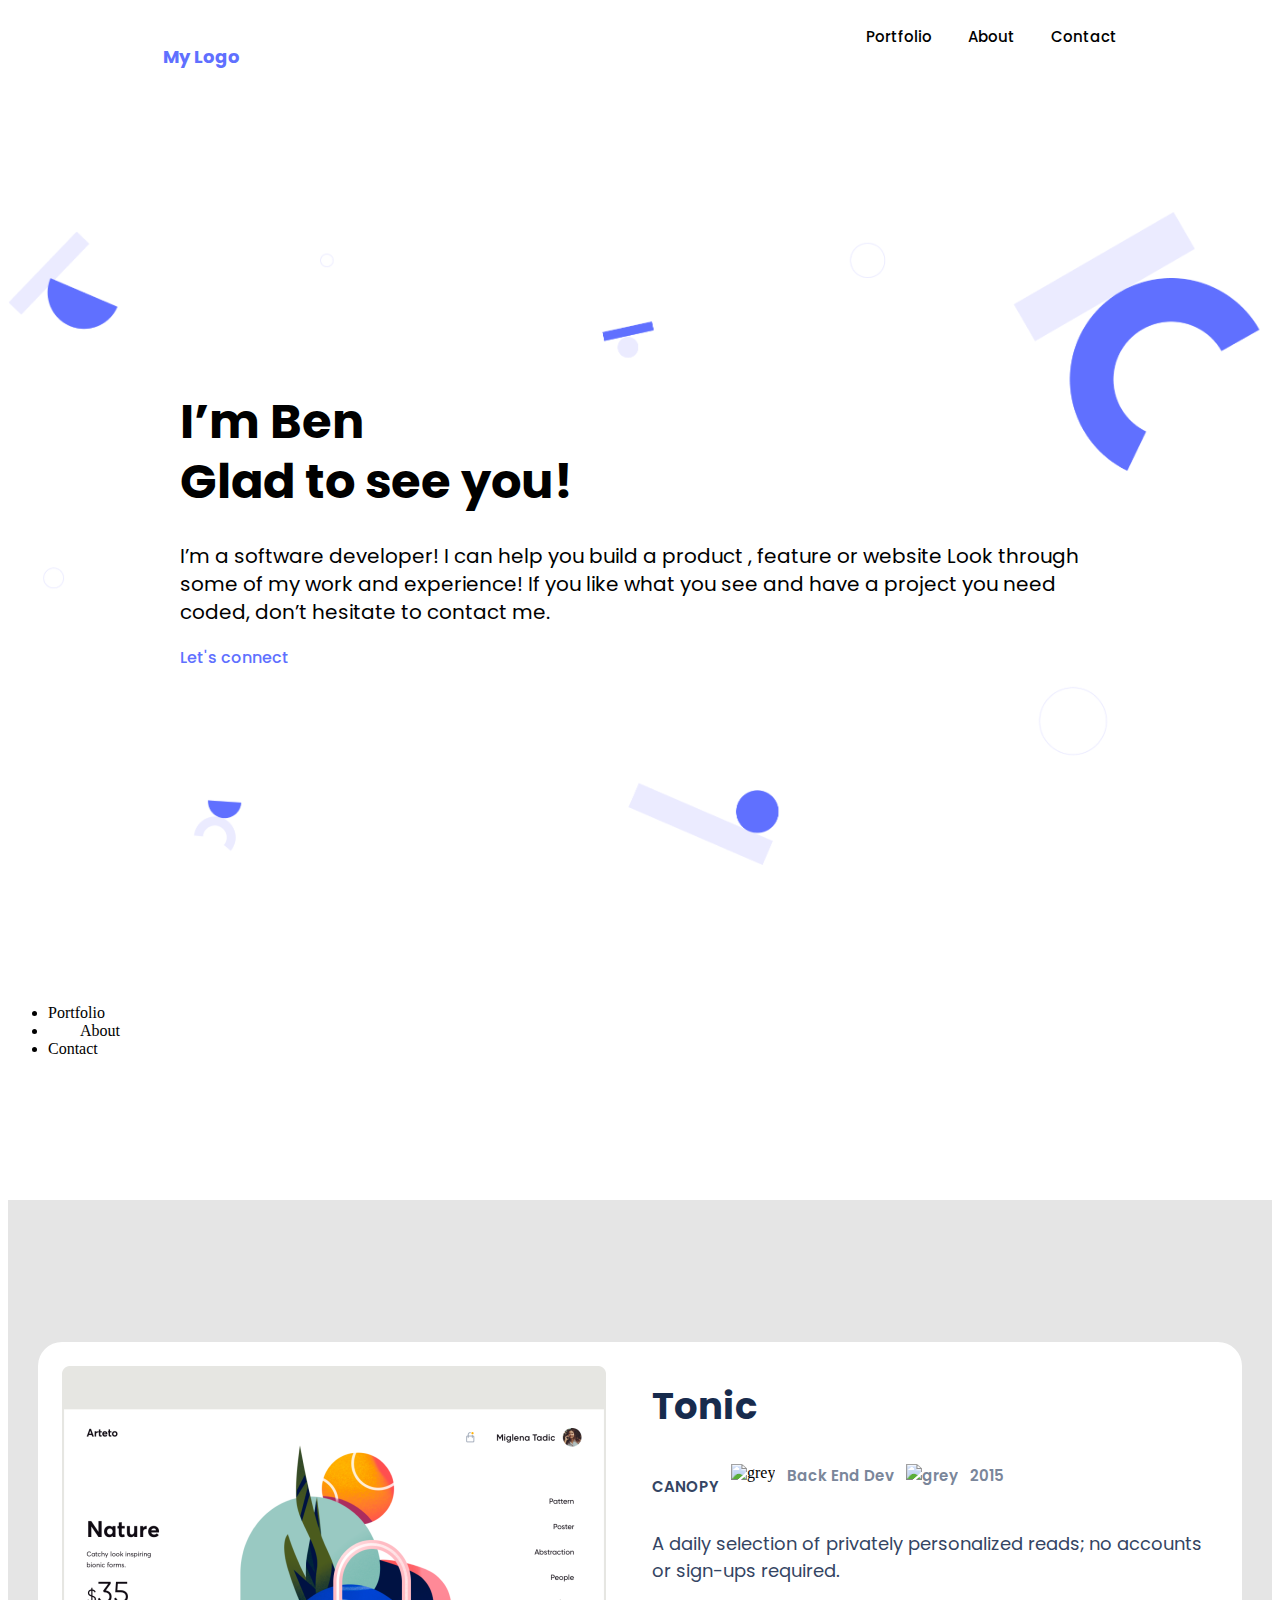
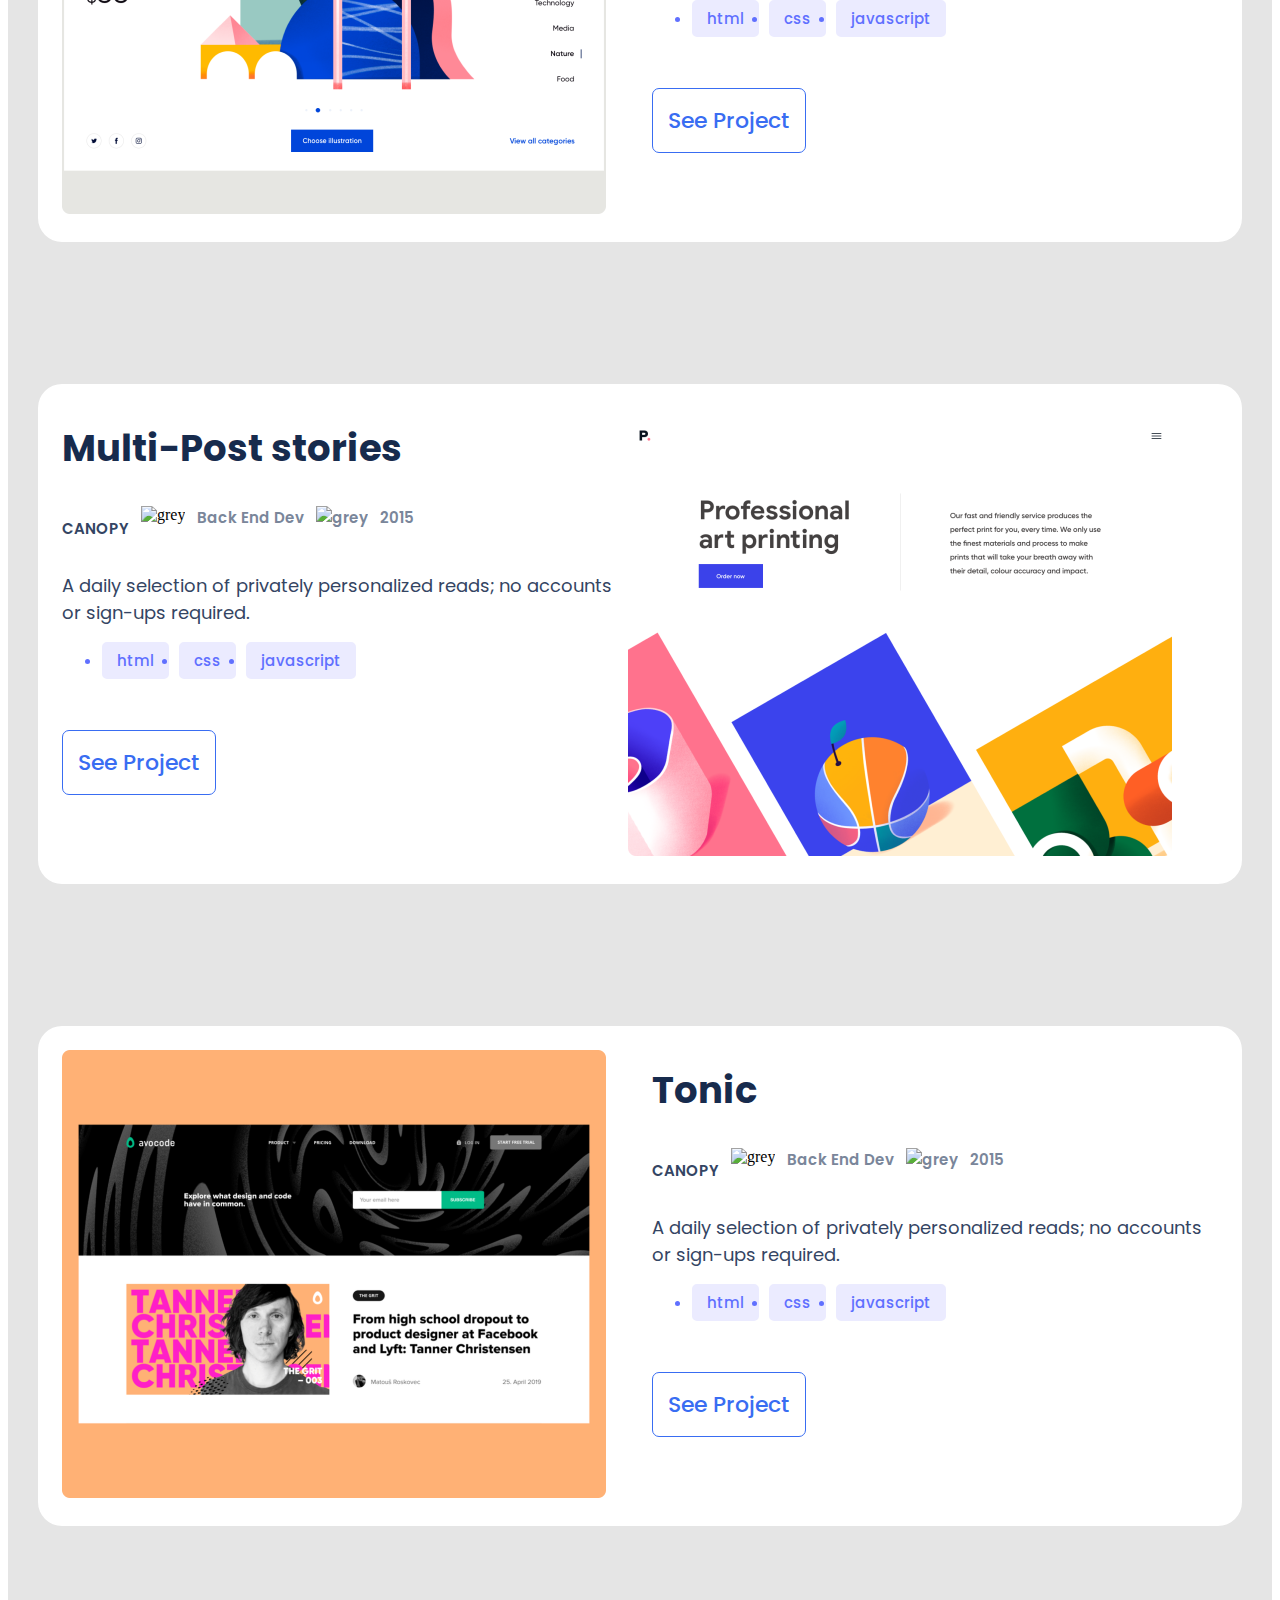
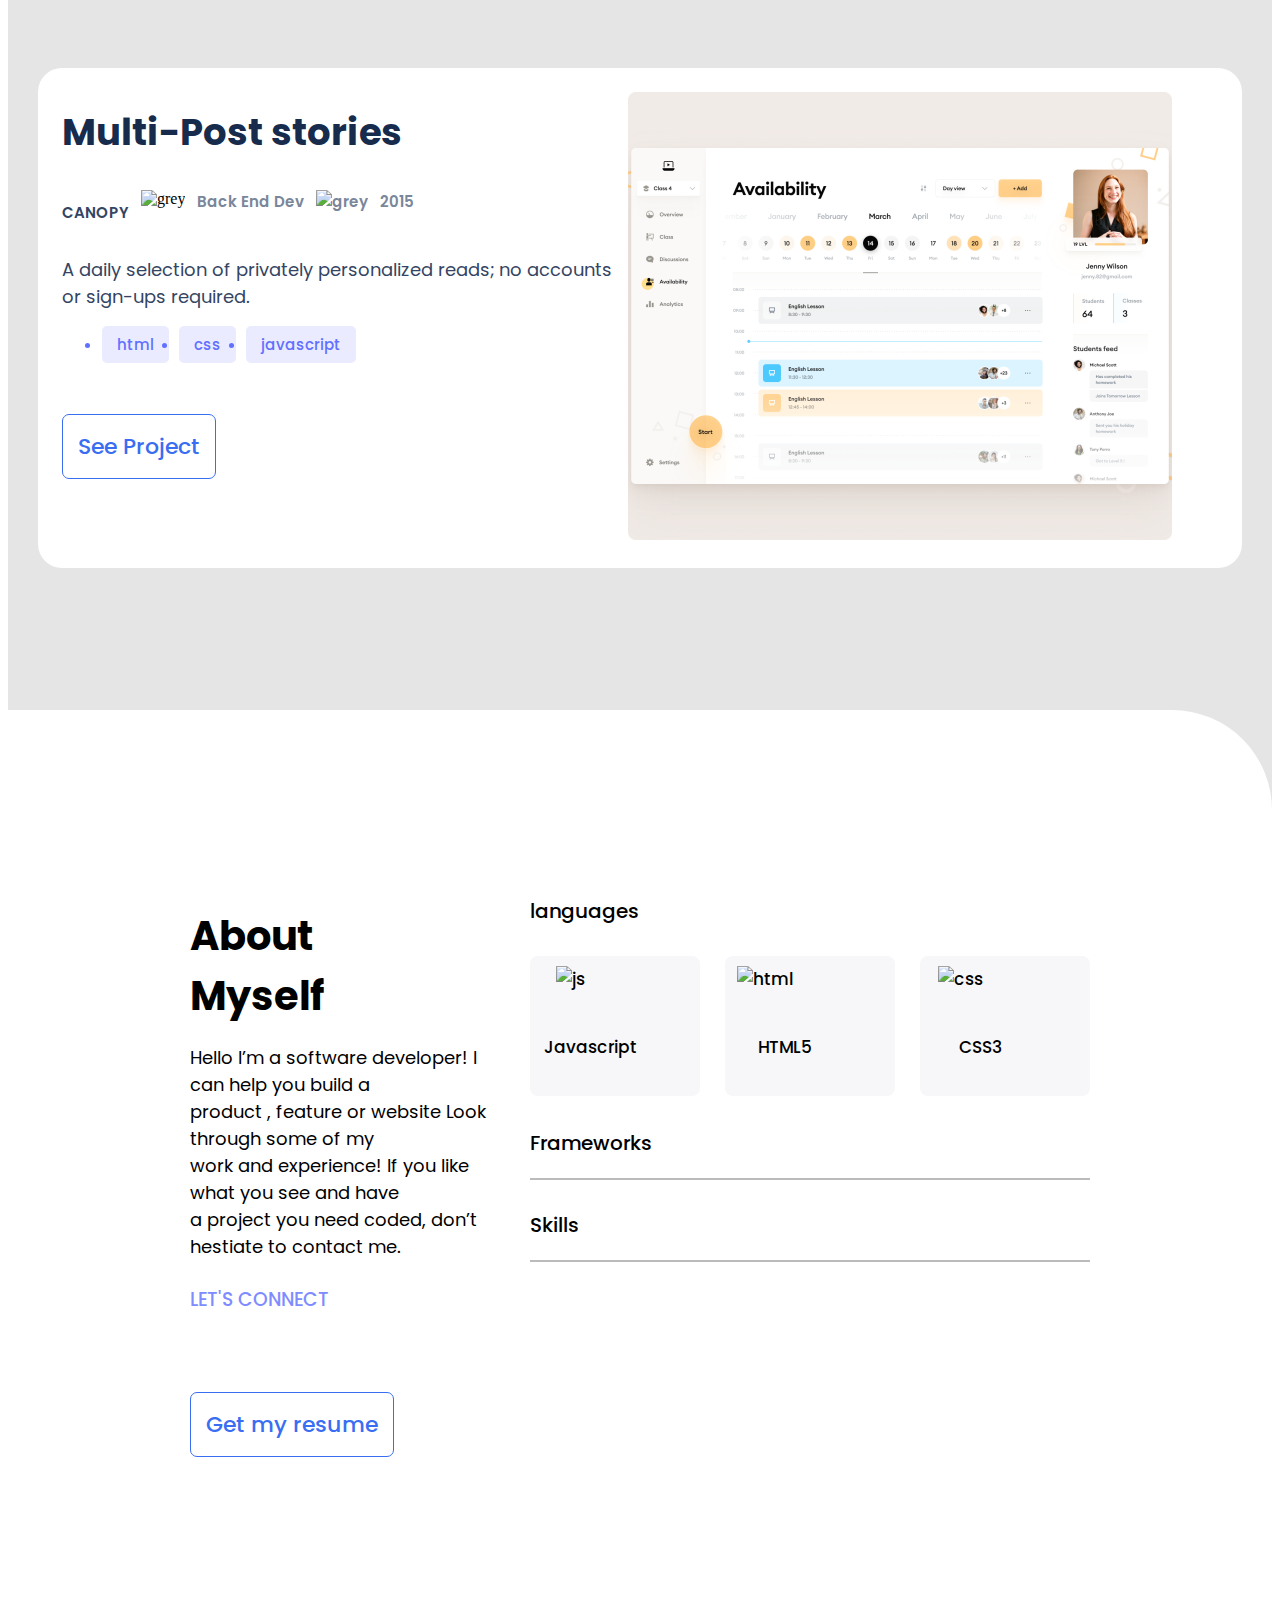
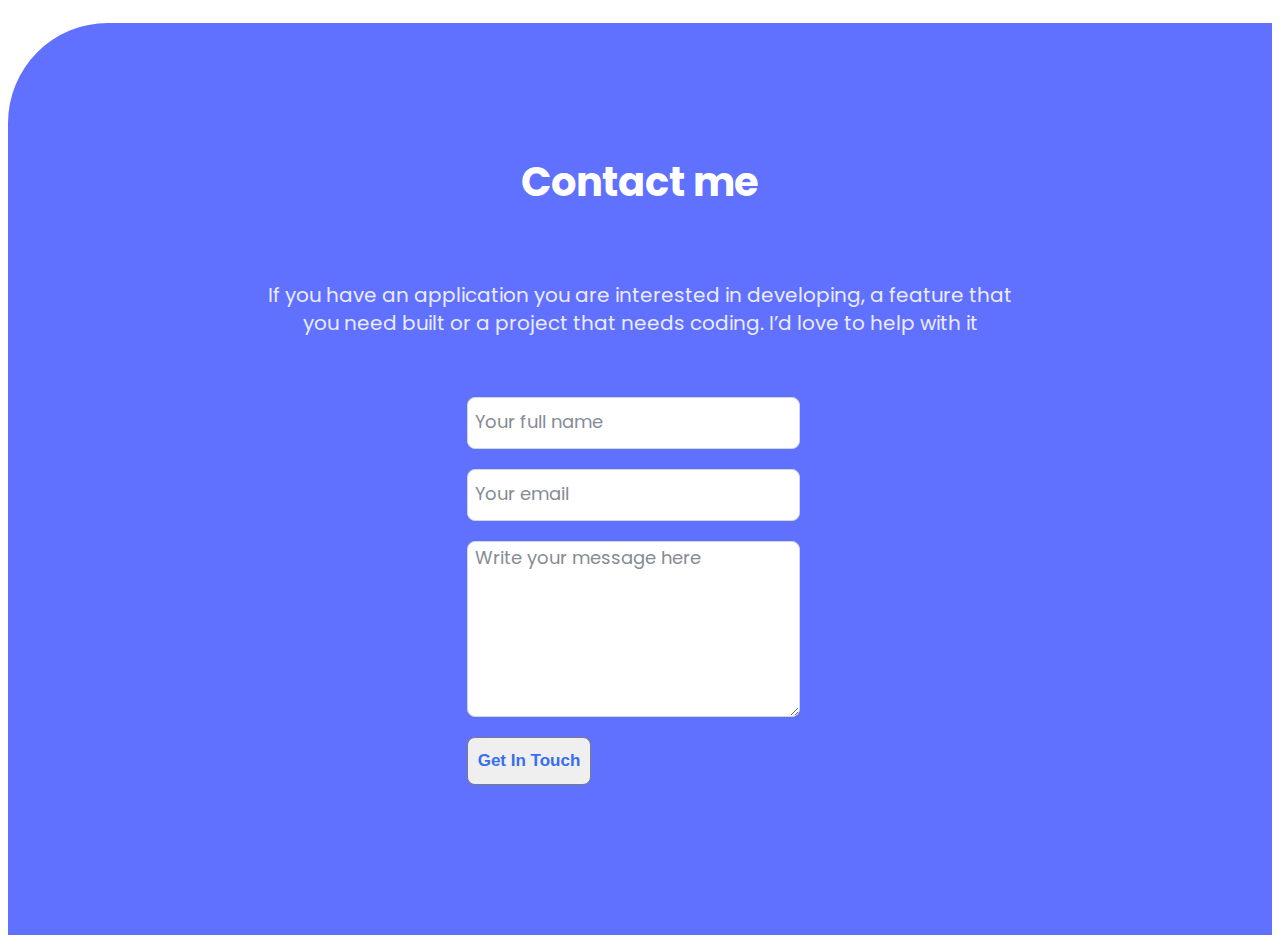
==== index.html @ ee155dc1 "Implement menu hidden when an item is clicked" ====
<!DOCTYPE html>
<html lang="en">

<head>
    <meta charset="UTF-8">
    <meta http-equiv="X-UA-Compatible" content="IE=edge">
    <meta name="viewport" content="width=device-width, initial-scale=1.0">

    <link rel="stylesheet" href="reset.css">
    <link rel="stylesheet" href="https://use.fontawesome.com/releases/v5.15.4/css/all.css"
        integrity="sha384-DyZ88mC6Up2uqS4h/KRgHuoeGwBcD4Ng9SiP4dIRy0EXTlnuz47vAwmeGwVChigm" crossorigin="anonymous">
    <link rel="preconnect" href="https://fonts.googleapis.com">
    <link rel="preconnect" href="https://fonts.gstatic.com" crossorigin>
    <link href="https://fonts.googleapis.com/css2?family=Poppins:wght@400;500;600;700&display=swap" rel="stylesheet">
    <link rel="stylesheet" type="text/css" media="screen and (min-width: 992px)" href="desktop.css" />
    <link rel="stylesheet" type="text/css" media="screen and (max-width: 480px)" href="style.css" />
    <!-- Global site tag (gtag.js) - Google Analytics -->
    <script async src="https://www.googletagmanager.com/gtag/js?id=G-G05Z38FJ6J"></script>
    <script>
        window.dataLayer = window.dataLayer || [];
        function gtag() { dataLayer.push(arguments); }
        gtag('js', new Date());

        gtag('config', 'G-G05Z38FJ6J');
    </script>
    <title>Portfolio</title>
</head>

<body>
    <div class="backimg">
        <header id="header">
            <nav class="navbar">
                <h3 class="logo"><a href="#">My Logo</a></h3>
                <i class="fas fa-bars hamburger" id="hamburger"></i>
                <i class="fas fa-times" id="fa-times"></i>
                <div class="links">
                    <a href="#">Portfolio</a>
                    <a href="#" id="about">About</a>
                    <a href="#">Contact</a>
                </div>
            </nav>
            <div class="headerimg">
                <div class="whoimi">
                    <h1 class="header-welcome">I’m Ben<br>Glad to see you!</h1>
                    <h3 class="introduction">I’m a software developer! I can help you build a product , feature or
                        website
                        Look
                        through<br>some of my work and experience! If you like what you see and have a project you
                        need<br>coded,
                        don’t hesitate to contact me.</h3>
                    <div class="connect">Let's connect</div>
                    <div class="contact"><a href="#"><i class="fab fa-twitter fa-lg"></i></a>
                        <a href="#"><i class="fab fa-linkedin fa-lg"></i></a>
                        <a href="#"><i class="fab fa-medium fa-lg"></i></a>
                        <a href="#"><i class="fab fa-github fa-lg"></i></a>
                    </div>
                </div>
            </div>
        </header>
        <div id="mobile_menu">
            <ul class="mobile_items">
                <li><a href="#" class="mobile_menu_items">Portfolio</a></li>
                <li> <a href="#" id="about" class="mobile_menu_items">About</a></li>
                <li><a href="#" class="mobile_menu_items">Contact</a></li>
            </ul>
        </div>
    </div>
    <div class="greydiv"></div>
    <div class="main">
        <div class="main_container">
            <section class="card">
                <div><img class="image_container" alt="Snapshoot_Portfolio1" src="img/Snapshoot_Portfolio1.png"></div>
                <div class="right_card">
                    <div class="project_highlight">
                        <h2 class="Tonic">Tonic</h2>
                        <div class="project_details">
                            <h3 class="canopy">CANOPY</h3>
                            <div><img class="grey_circle" alt="grey" src="img/circle.png"></div>
                            <div class="grey_text">Back End Dev<img class="grey_circle" alt="grey"
                                    src="img/circle.png">2015
                            </div>
                        </div>
                        <h3 class="project_text">A daily selection of privately personalized reads; no accounts or
                            sign-ups
                            required.</h3>
                    </div>
                    <ul class="languages">
                        <li class="html_button">html</li>
                        <li class="css_button">css</li>
                        <li class="js_button">javascript</li>
                    </ul>
                    <form action="#">
                        <input type="submit" class="project_button" value="See Project" />
                    </form>
                </div>
            </section>
        </div>
        <div class="main_container">
            <section class="card">
                <div class="right_card">
                    <div class="project_highlight">
                        <h2 class="Tonic">Multi-Post stories</h2>
                        <div class="project_details">
                            <h3 class="canopy">CANOPY</h3>
                            <div><img class="grey_circle" alt="grey" src="img/circle.png"></div>
                            <div class="grey_text">Back End Dev<img class="grey_circle" alt="grey"
                                    src="img/circle.png">2015
                            </div>
                        </div>
                        <h3 class="project_text">A daily selection of privately personalized reads; no accounts or
                            sign-ups
                            required.</h3>
                    </div>
                    <ul class="languages">
                        <li class="html_button">html</li>
                        <li class="css_button">css</li>
                        <li class="js_button">javascript</li>
                    </ul>
                    <form action="#">
                        <input type="submit" class="project_button" value="See Project" />
                    </form>
                </div>
                <div><img class="image_container" alt="Snapshoot_Portfolio2" src="img/Snapshoot_Portfolio2.png"></div>
            </section>
        </div>
        <div class="main_container">
            <section class="card">
                <div><img class="image_container" alt="Snapshoot_Portfolio3" src="img/Snapshoot_Portfolio3.png"></div>
                <div class="right_card">
                    <div class="project_highlight">
                        <h2 class="Tonic">Tonic</h2>
                        <div class="project_details">
                            <h3 class="canopy">CANOPY</h3>
                            <div><img class="grey_circle" alt="grey" src="img/circle.png"></div>
                            <div class="grey_text">Back End Dev<img class="grey_circle" alt="grey"
                                    src="img/circle.png">2015
                            </div>
                        </div>
                        <h3 class="project_text">A daily selection of privately personalized reads; no accounts or
                            sign-ups
                            required.</h3>
                    </div>
                    <ul class="languages">
                        <li class="html_button">html</li>
                        <li class="css_button">css</li>
                        <li class="js_button">javascript</li>
                    </ul>
                    <form action="#">
                        <input type="submit" class="project_button" value="See Project" />
                    </form>
                </div>
            </section>
        </div>
        <div class="main_container">
            <section class="card">
                <div class="right_card">
                    <div class="project_highlight">
                        <p class="Tonic">Multi-Post stories</p>
                        <div class="project_details">
                            <h3 class="canopy">CANOPY</h3>
                            <div><img class="grey_circle" alt="grey" src="img/circle.png"></div>
                            <div class="grey_text">Back End Dev<img class="grey_circle" alt="grey"
                                    src="img/circle.png">2015
                            </div>
                        </div>
                        <h3 class="project_text">A daily selection of privately personalized reads; no accounts or
                            sign-ups
                            required.</h3>
                    </div>
                    <ul class="languages">
                        <li class="html_button">html</li>
                        <li class="css_button">css</li>
                        <li class="js_button">javascript</li>
                    </ul>
                    <form action="#">
                        <input type="submit" class="project_button" value="See Project" />
                    </form>
                </div>
                <div><img class="image_container" alt="Snapshoot_Portfolio4" src="img/Snapshoot_Portfolio4.png"></div>
            </section>
        </div>
        <section class="about">
            <div class="about_inside">
                <div class="me">
                    <h2 class="title">About<br> Myself</h2>
                    <h3 class="about_me">Hello I’m a software developer! I can help you build a<br>product , feature or
                        website
                        Look through some of my<br>work and experience! If you like what you see and have<br>a project
                        you need coded,
                        don’t hestiate to contact me.</h3>
                    <h3 class="lets">LET'S CONNECT</h3>
                    <div class="contact"><i class="fab fa-twitter fa-lg"></i>
                        <i class="fab fa-linkedin fa-lg"></i>
                        <i class="fab fa-medium fa-lg"></i>
                        <i class="fab fa-github fa-lg"></i>
                    </div>
                    <form action="#">
                        <input type="submit" class="project_button" value="Get my resume" />
                    </form>
                </div>
                <div class="right_me">
                    <div class="langs">languages<i class="fas fa-chevron-down"></i></div>
                    <div>
                        <div class="icons">
                            <div class="javascript1"><img class="langpic" alt="js" src=img/js.png>
                                <p class="align_text">Javascript</p>
                            </div>
                            <div class="html1"><img class="langpic" alt="html" src=img/html.png>
                                <p class="align_text">HTML5</p>
                            </div>
                            <div class="css1"><img class="langpic" alt="css" src=img/css.png>
                                <p class="align_text">CSS3</p>
                            </div>
                        </div>
                        <div class="langs1">Frameworks<i class="fas fa-chevron-right"></i>
                        </div>
                        <div class="langs1">Skills <i class="fas fa-chevron-right"></i>
                        </div>
                    </div>
                </div>
            </div>
        </section>
    </div>
    <div class="main1">
        <div class="main_container1"></div>
        <div class="card1">
            <h2 class="contact-me">Contact me</h2>
            <p class="text-content">If you have an application you are interested in developing,
                a feature that you need built or a project that needs coding.
                I’d love to help with it </p>
            <form class="form_column" action="https://formspree.io/f/mwkawbbd" method="POST">
                <input type="text" id="name" class="name" maxlength="30" required placeholder="Your full name">
                <input type="email" id="email" class="email" required placeholder="Your email">
                <textarea name="message" id="message" class="message" maxlength="500"
                    placeholder="Write your message here" required></textarea>
                <input type="submit" value="Get In Touch" class="button1">
            </form>
        </div>
    </div>
</body>
<script src="script.js"></script>

</html>
---- desktop.css ----
.hamburger {
  display: none;
}

.logo {
  color: #6070ff;
  font-size: 18px;
  font-weight: bold;
  font-family: Poppins, sans-serif;
}

a {
  text-decoration: none;
  color: inherit;
}

.navbar {
  display: flex;
  justify-content: space-between;
  margin-top: 25px;
  margin-left: 155px;
  margin-right: 155px;
}

#about {
  margin: 0 32px 0 32px;
}

.links {
  font-family: Poppins, sans-serif;
  font-weight: 500;
  font-size: 15px;
}

.headerimg {
  background-image: url("img/Header_bg.png");
  height: 100vh;
  background-size: 100%;
  background-repeat: no-repeat;
  background-position: center;
}

.header-welcome {
  font-family: Poppins, sans-serif;
  font-weight: bold;
  font-size: 48px;
  margin-bottom: 30px;
  margin-top: 241px;
  line-height: 60px;
}

.introduction {
  font-family: Poppins, sans-serif;
  font-weight: normal;
  font-size: 20px;
  line-height: 28px;
}

.whoimi {
  margin: auto;
  max-width: 920px;
  padding-top: 5%;
}

.connect {
  color: #6070ff;
  font-family: Poppins, sans-serif;
  font-weight: 500;
  font-size: 16px;
  line-height: 24px;
  margin: 12px 24px 0 0;
}

.contact {
  margin: 12px 24px 0 0;
}

.fa-twitter {
  margin-left: 0;
}

.image_container {
  max-width: 544px;
  max-height: 448px;
  margin-right: 46px;
}

.main {
  background: #e5e5e5;
}

.main_container {
  max-width: 100%;
}

.card {
  max-width: 1156px;
  border-radius: 24px;
  background-color: #fff;
  display: flex;
  flex-direction: row;
  padding: 24px 24px 24px 24px;
  margin-left: auto;
  margin-right: auto;
  margin-bottom: 142px;
}

.greydiv {
  margin-top: 142px;
  background: #e5e5e5;
  height: 142px;
}

.Tonic {
  color: #172b4d;
  font-family: Poppins, sans-serif;
  font-weight: bold;
  font-size: 37px;
  margin-bottom: 30px;
  margin-top: 12px;
}

.canopy {
  font-family: Poppins, sans-serif;
  font-weight: 600;
  font-size: 15px;
  color: #344563;
  line-height: 16px;
}

.grey_circle {
  margin-right: 12px;
  margin-left: 12px;
}

.grey_text {
  color: #7a869a;
  font-family: Poppins, sans-serif;
  font-style: normal;
  font-weight: 600;
  font-size: 15px;
}

.project_text {
  font-family: Poppins, sans-serif;
  font-weight: normal;
  font-size: 18px;
  color: #344563;
  margin-top: 20px;
  margin-bottom: 12px;
}

.project_details {
  display: flex;
}

.languages {
  display: flex;
}

.html_button {
  background-color: #ebebff;
  color: #6070ff;
  border-radius: 5px;
  border: #ebebff solid;
  font-family: Poppins, sans-serif;
  font-weight: 500;
  font-size: 15px;
  padding: 4px 12px 4px 12px;
}

.css_button {
  background-color: #ebebff;
  color: #6070ff;
  border-radius: 5px;
  border: #ebebff solid;
  margin: 0 10px 0 10px;
  font-family: Poppins, sans-serif;
  font-weight: 500;
  font-size: 15px;
  padding: 4px 12px 4px 12px;
}

.js_button {
  background-color: #ebebff;
  color: #6070ff;
  border-radius: 5px;
  border: #ebebff solid;
  font-family: Poppins, sans-serif;
  font-weight: 500;
  font-size: 15px;
  padding: 4px 12px 4px 12px;
}

.project_button {
  margin-top: 35px;
  padding: 15px 15px 15px 15px;
  background-color: white;
  border-radius: 7px;
  border: #396df2 solid 1px;
  color: #396df2;
  font-family: Poppins, sans-serif;
  font-weight: 500;
  font-size: 22px;
  text-decoration: none;
}

.project_button:hover {
  color: rgb(138, 4, 248);
}

.project_button:active {
  color: red;
}

.about {
  background-color: #fff;
  border-top-right-radius: 100px;
  padding: 166px 182px 166px 182px;
}

.about_inside {
  display: flex;
  flex-direction: row;
  justify-content: center;
}

.me {
  margin-right: 30px;
  margin-top: -20px;
}

.right_me {
  display: flex;
  flex-direction: column;
  max-width: 100%;
}

.title {
  font-family: Poppins, sans-serif;
  font-weight: bold;
  font-size: 40px;
  display: flex;
  margin-bottom: 12px;
  margin-top: 50px;
}

.about_me {
  font-family: Poppins, sans-serif;
  font-weight: normal;
  font-size: 18px;
  margin-bottom: 25px;
}

.lets {
  font-family: Poppins, sans-serif;
  color: #7f8cff;
  margin-bottom: 25px;
  font-weight: 500;
}

.fab {
  color: gray;
  margin: 10px 5px 20px 5px;
}

.langs {
  font-family: Poppins, sans-serif;
  font-weight: 500;
  font-size: 20px;
  display: flex;
  justify-content: space-between;
  margin-top: 20px;
  margin-bottom: 30px;
  flex-direction: row;
}

.fa-chevron-down {
  margin-right: 30px;
  color: #414447;
}

.fa-chevron-right {
  margin-right: 30px;
  color: #414447;
}

.javascript1,
.html1,
.css1 {
  background: #f7f7f9;
  border-radius: 8px;
  margin-bottom: 12px;
  padding: 10px 0 10px 10px;
  display: flex;
  align-items: center;
  font-family: Poppins, sans-serif;
  font-weight: 500;
  font-size: 17px;
  width: 160px;
  height: 120px;
  flex-direction: column;
}

.html1 {
  margin-left: 25px;
  margin-right: 25px;
}

.langpic {
  margin-right: 100px;
  margin-bottom: 25px;
}

.align_text {
  margin-left: -60px;
}

.langs1 {
  font-family: Poppins, sans-serif;
  font-weight: 500;
  font-size: 20px;
  display: flex;
  justify-content: space-between;
  margin-top: 20px;
  margin-bottom: 30px;
  padding-bottom: 20px;
  border-bottom: 2px solid rgb(189, 186, 186);
}

.icons {
  display: flex;
  flex-direction: row;
}

.main1 {
  background-color: #6070ff;
  border-top-left-radius: 100px;
}

.main_container1 {
  background-image: url("img/contact_form_background_shapes.png");
  width: auto;
}

.contact-me {
  text-align: center;
  font-family: Poppins, sans-serif;
  font-style: normal;
  font-weight: bold;
  font-size: 40px;
  line-height: 52px;
  align-items: center;
  color: #fff;
  padding-bottom: 20px;
}

.card1 {
  padding-top: 100px;
  display: flex;
  flex-direction: column;
  width: 801px;
  margin: auto;
}

.form_column {
  display: flex;
  flex-direction: column;
  margin: auto;
}

.text-content {
  font-family: Poppins, sans-serif;
  font-style: normal;
  font-weight: normal;
  font-size: 20px;
  line-height: 28px;
  text-align: center;
  color: #ebebff;
  margin-bottom: 60px;
  padding: 0 24px;
}

.name,
.email,
.message {
  border-radius: 8px;
  border: 1px solid #cfd8dc;
  width: 327px;
  margin-bottom: 20px;
  margin-left: 11px;
  margin-right: 24px;
}

#name,
#email {
  height: 48px;
}

#message {
  height: 170px;
}

.button1 {
  font-size: 17px;
  color: #396df2;
  font-weight: 600;
  border: 1px solid #797b86;
  border-radius: 8px;
  margin-left: 11px;
  width: 124px;
  height: 48px;
  text-align: center;
  margin-bottom: 150px;
}

.button1:hover {
  box-shadow: 0 8px rgba(64, 83, 252, 0.24);
  background-color: #6070ff;
  color: #fff;
  cursor: pointer;
}

.button1:disabled {
  border: 1px solid #c1c7d0;
  cursor: not-allowed;
  color: #5e6c84;
}

.button1:active {
  background: #2230d2;
  color: #fff;
}

::placeholder {
  color: #858b94;
  font-size: 18px;
  font-weight: normal;
  font-family: Poppins, sans-serif;
  padding-left: 5px;
}

.fa-times {
  display: none;
}
---- style.css ----
.logo {
  color: #6070ff;
  font-size: 18px;
  font-weight: bold;
  font-family: Poppins, sans-serif;
}

a {
  text-decoration: none;
  color: inherit;
}

.connect {
  color: #6070ff;
  font-family: Poppins, sans-serif;
  font-weight: 500;
  font-size: 16px;
  line-height: 24px;
  margin: 12px 24px 0 24px;
}

.fas {
  left: 500px;
}

.contact {
  margin: 12px 24px 0 24px;
}

.backimg {
  background-image: url("img/background.png");
  background-repeat: no-repeat;
  width: 360px;
  z-index: -1;
}

.header-welcome {
  color: #37373b;
  font-family: Poppins, sans-serif;
  font-style: normal;
  font-weight: 700;
  font-size: 40px;
  line-height: 52px;
  display: flex;
  width: 327px;
  height: 150px;
  left: 24px;
  top: 114px;
  margin: 25px 24px 0 24px;
  z-index: -1;
}

.introduction {
  font-family: Poppins, sans-serif;
  font-weight: 400;
  position: static;
  width: 327px;
  height: 146px;
  left: 24px;
  top: 276px;
  font-style: normal;
  font-size: 16px;
  line-height: 24px;
  color: #344563;
  flex: none;
  order: 1;
  flex-grow: 0;
  margin: 12px 24px 0 24px;
}

.navbar {
  width: 320px;
  display: flex;
  justify-content: space-between;
  margin: 12px 24px 0 24px;
}

.main {
  width: 327px;
  background: #e5e5e5;
  padding: 15px 15px 15px 15px;
}

.main_container {
  display: grid;
  background: white;
  border-radius: 8px;
  margin-bottom: 15px;
}

.image_container {
  width: 295px;
  height: 220px;
}

.card {
  margin-top: 15px;
  padding-top: 15px;
  padding-bottom: 15px;
  padding-left: 15px;
}

.Tonic {
  color: #172b4d;
  font-family: Poppins, sans-serif;
  font-weight: bold;
  font-size: 37px;
  margin-bottom: 30px;
  margin-top: 12px;
}

.canopy {
  font-family: Poppins, sans-serif;
  font-weight: 600;
  font-size: 15px;
  color: #344563;
  line-height: 16px;
}

.grey_circle {
  margin-right: 12px;
  margin-left: 12px;
}

.grey_text {
  color: #7a869a;
  font-family: Poppins, sans-serif;
  font-style: normal;
  font-weight: 600;
  font-size: 15px;
}

.project_text {
  font-family: Poppins, sans-serif;
  font-weight: normal;
  font-size: 18px;
  color: #344563;
  margin-top: 20px;
  margin-bottom: 12px;
}

.project_details {
  display: flex;
}

.languages {
  display: flex;
}

.html_button {
  background-color: #ebebff;
  color: #6070ff;
  border-radius: 5px;
  border: #ebebff solid;
  font-family: Poppins, sans-serif;
  font-weight: 500;
  font-size: 15px;
  padding: 4px 12px 4px 12px;
}

.css_button {
  background-color: #ebebff;
  color: #6070ff;
  border-radius: 5px;
  border: #ebebff solid;
  margin: 0 10px 0 10px;
  font-family: Poppins, sans-serif;
  font-weight: 500;
  font-size: 15px;
  padding: 4px 12px 4px 12px;
}

.js_button {
  background-color: #ebebff;
  color: #6070ff;
  border-radius: 5px;
  border: #ebebff solid;
  font-family: Poppins, sans-serif;
  font-weight: 500;
  font-size: 15px;
  padding: 4px 12px 4px 12px;
}

.project_button {
  margin-top: 35px;
  padding: 15px 15px 15px 15px;
  background-color: white;
  border-radius: 7px;
  border: #396df2 solid 1px;
  color: #396df2;
  font-family: Poppins, sans-serif;
  font-weight: 500;
  font-size: 22px;
  text-decoration: none;
}

.project_button:hover {
  color: rgb(138, 4, 248);
}

.project_button:active {
  color: red;
}

.title {
  font-family: Poppins, sans-serif;
  font-weight: bold;
  font-size: 40px;
  display: flex;
  margin-bottom: 12px;
  margin-top: 50px;
}

.about_me {
  font-family: Poppins, sans-serif;
  font-weight: normal;
  font-size: 18px;
  margin-bottom: 12px;
}

.lets {
  font-family: Poppins, sans-serif;
  color: #7f8cff;
  margin-bottom: 25px;
  font-weight: 500;
}

.fab {
  color: gray;
  margin: 10px 5px 20px 5px;
}

.langs {
  font-family: Poppins, sans-serif;
  font-weight: 500;
  font-size: 20px;
  display: flex;
  justify-content: space-between;
  margin-top: 20px;
  margin-bottom: 30px;
  flex-direction: row;
}

.fa-chevron-down {
  margin-right: 30px;
  color: #414447;
}

.fa-chevron-right {
  margin-right: 30px;
  color: #414447;
}

.javascript1,
.html1,
.css1 {
  background: #f7f7f9;
  border-radius: 8px;
  margin-bottom: 12px;
  padding: 10px 0 10px 10px;
  display: flex;
  align-items: center;
  font-family: Poppins, sans-serif;
  font-weight: 500;
  font-size: 17px;
}

.langpic {
  margin-right: 10px;
}

.langs1 {
  font-family: Poppins, sans-serif;
  font-weight: 500;
  font-size: 20px;
  display: flex;
  justify-content: space-between;
  margin-top: 20px;
  margin-bottom: 30px;
  padding-bottom: 20px;
  border-bottom: 2px solid rgb(83, 81, 81);
}

.main1 {
  width: 357px;
  height: 820px;
  background-image: url("img/Contact_me.png");
  position: absolute;
  z-index: 1;
}

.main_container1 {
  background-image: url("img/contact_shapes.png");
  width: 265px;
  height: 709.17px;
  margin-top: 50px;
  margin-left: 92px;
  background-size: 100% 100%;
  position: absolute;
  z-index: -1;
}

.contact-me {
  text-align: center;
  font-family: Poppins, sans-serif;
  font-style: normal;
  font-weight: bold;
  font-size: 40px;
  line-height: 52px;
  align-items: center;
  color: #fff;
  padding-bottom: 20px;
}

.card1 {
  padding-top: 100px;
  display: flex;
  flex-direction: column;
  margin-right: 20px;
}

.text-content {
  font-family: Poppins, sans-serif;
  font-style: normal;
  font-weight: normal;
  font-size: 20px;
  line-height: 28px;
  text-align: center;
  color: #ebebff;
  margin-bottom: 60px;
  padding: 0 24px;
}

.name,
.email,
.message {
  border-radius: 8px;
  border: 1px solid #cfd8dc;
  width: 327px;
  margin-bottom: 20px;
  margin-left: 11px;
  margin-right: 24px;
}

#name,
#email {
  height: 48px;
}

#message {
  height: 170px;
}

.button1 {
  font-size: 17px;
  color: #396df2;
  font-weight: 600;
  border: 1px solid #797b86;
  border-radius: 8px;
  margin-left: 11px;
  width: 124px;
  height: 48px;
  text-align: center;
}

.button1:hover {
  box-shadow: 0 8px rgba(64, 83, 252, 0.24);
  background-color: #6070ff;
  color: #fff;
  cursor: pointer;
}

.button1:disabled {
  border: 1px solid #c1c7d0;
  cursor: not-allowed;
  color: #5e6c84;
}

.button1:active {
  background: #2230d2;
  color: #fff;
}

::placeholder {
  color: #858b94;
  font-size: 18px;
  font-weight: normal;
  font-family: Poppins, sans-serif;
  padding-left: 5px;
}

.links {
  display: none;
}

#mobile_menu {
  display: none;
  height: 100vh;
  width: 100%;
  background-color: #6070ff;
  margin-top: -127%;
  font-family: Poppins, sans-serif;
  font-style: normal;
  font-weight: 600;
  font-size: 32px;
  line-height: 44px;
  color: #fff;
  z-index: 1;
}

.mobile_items > li {
margin-top: 30px;
}

.mobile_items {
  padding: 50px;
}

.fa-times {
  display: none;
}
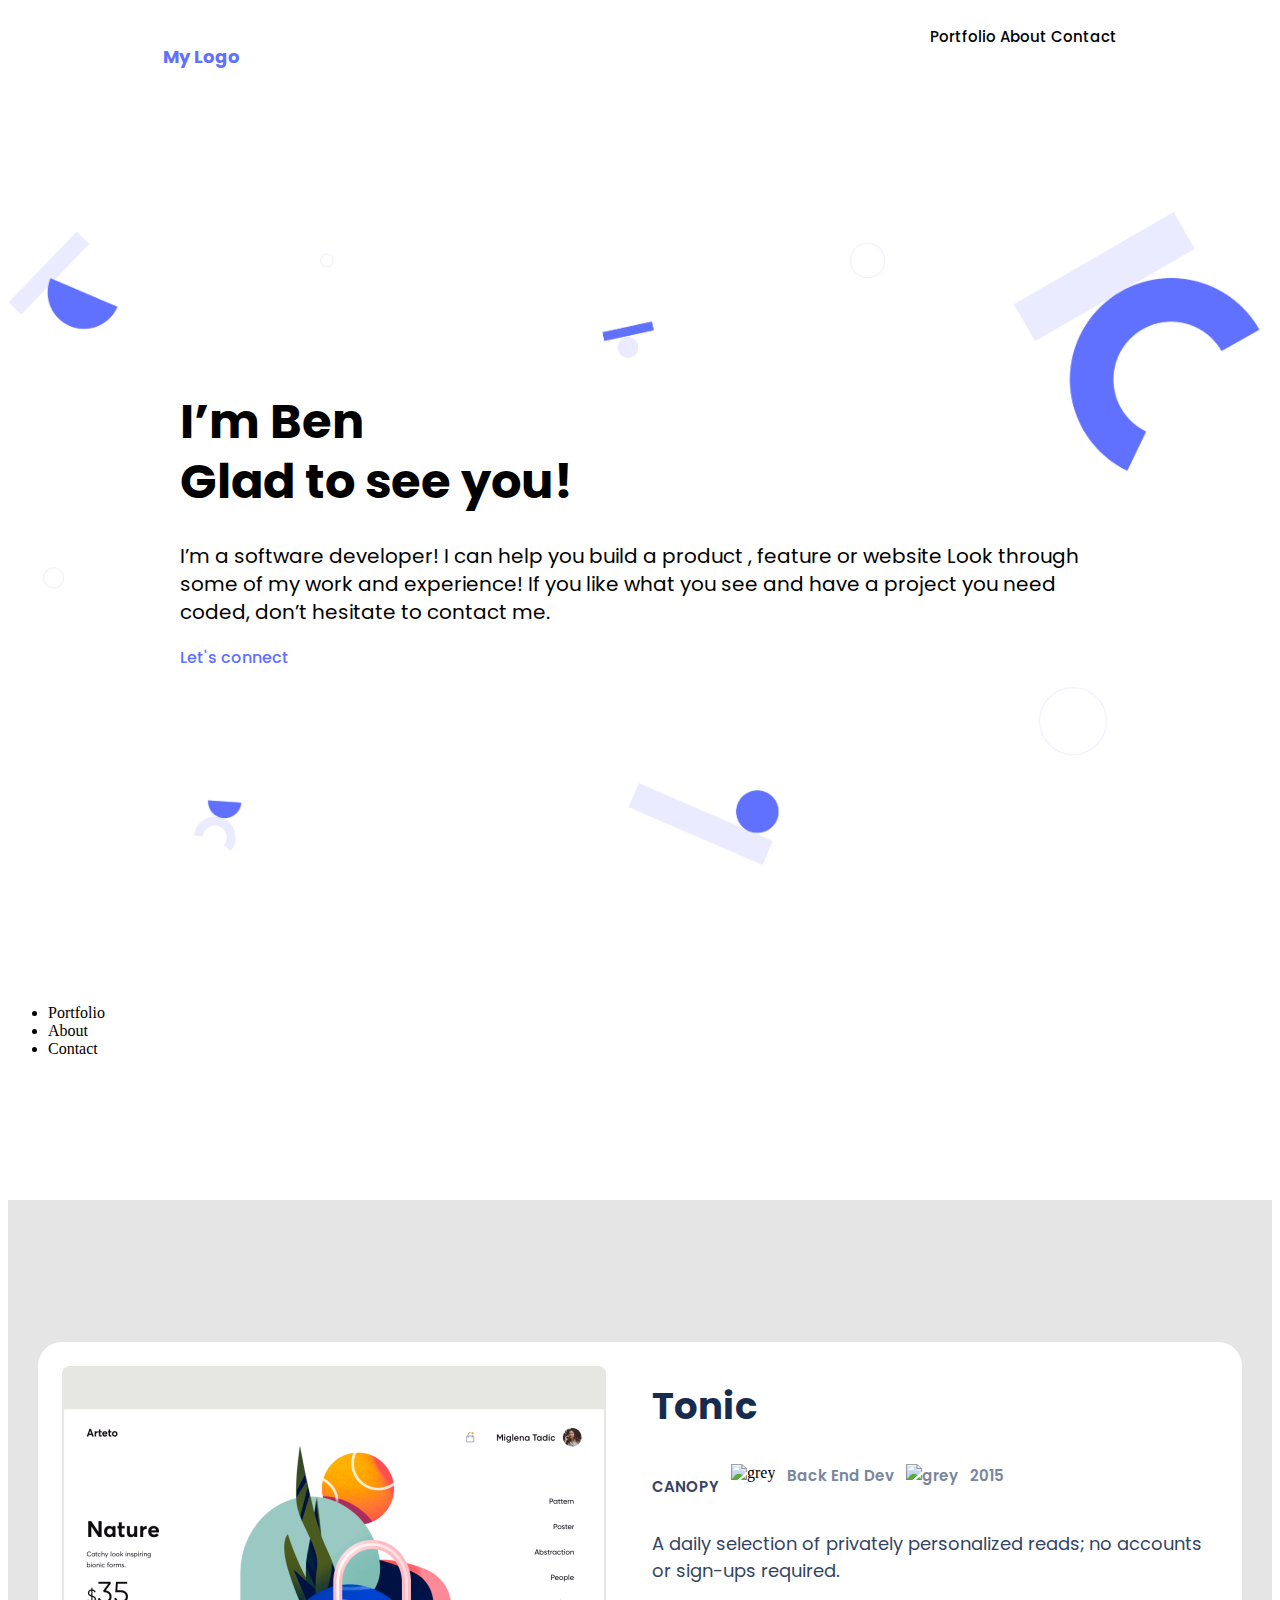
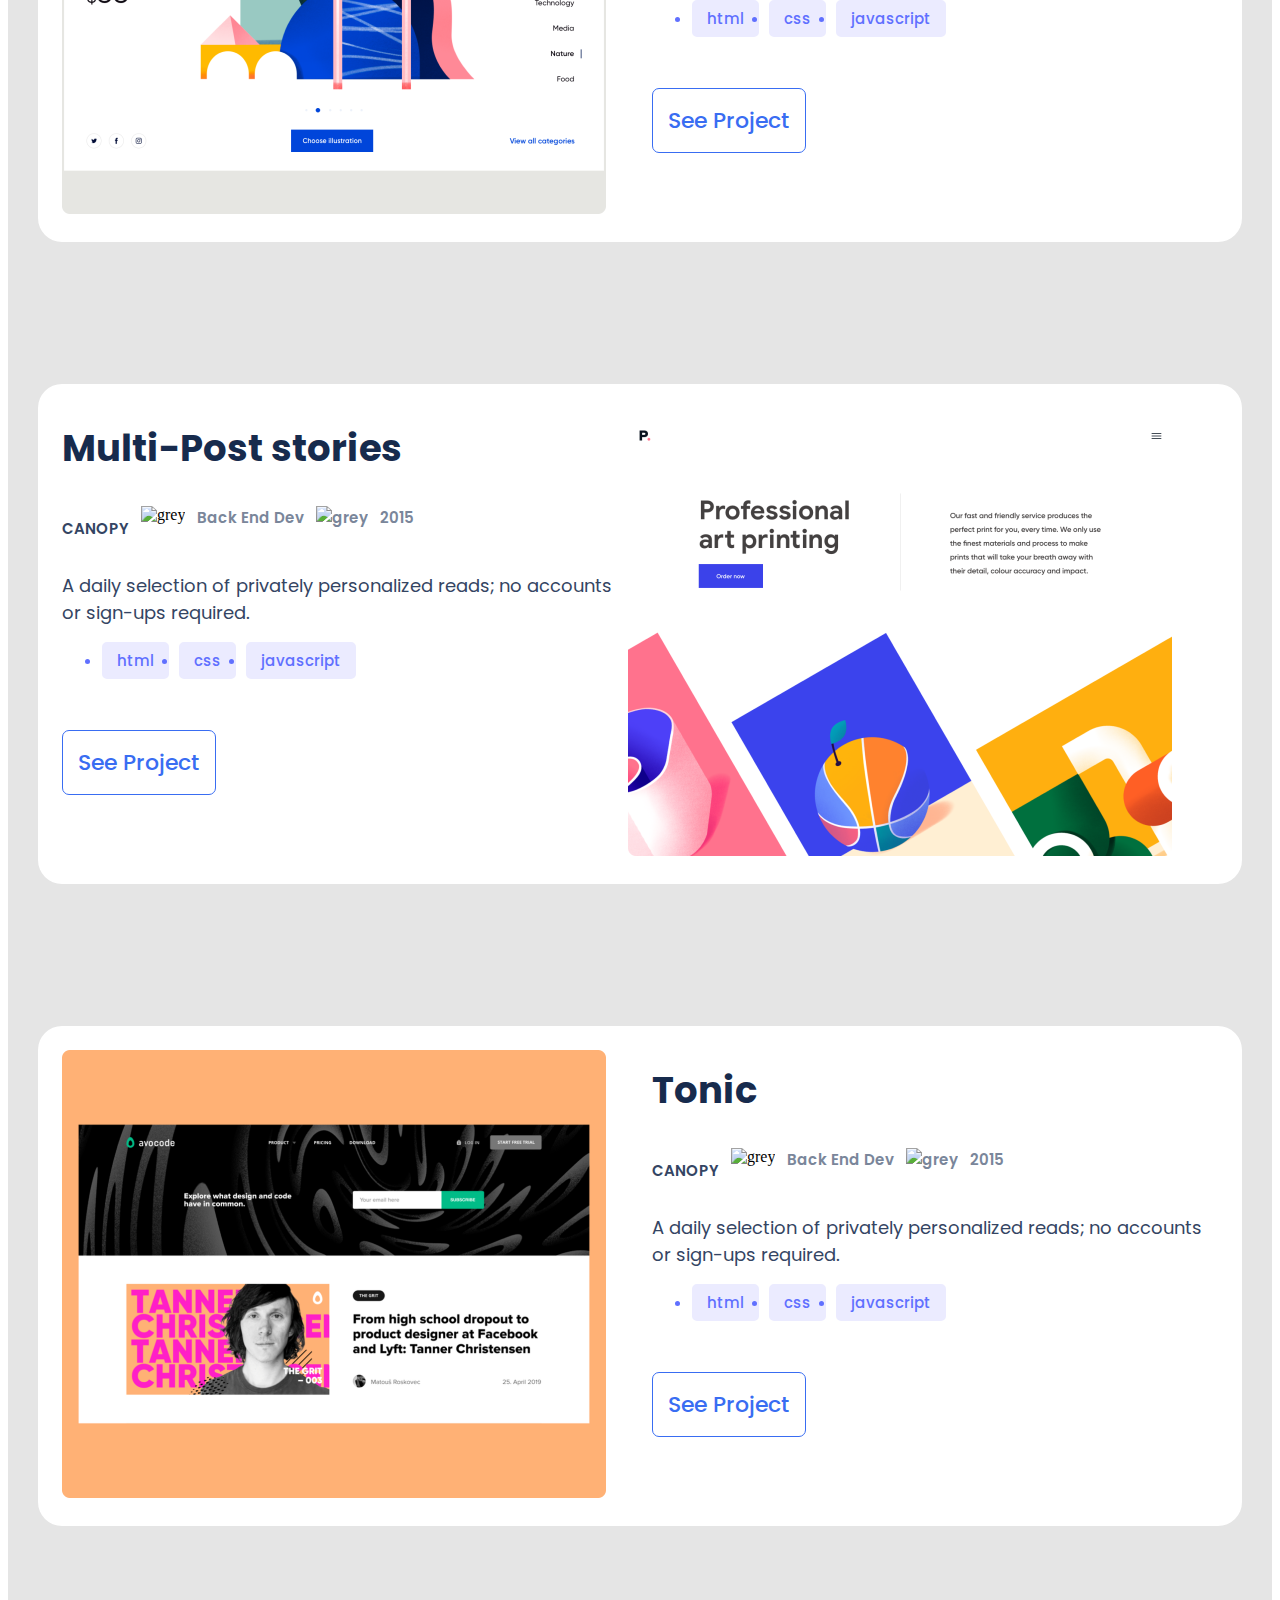
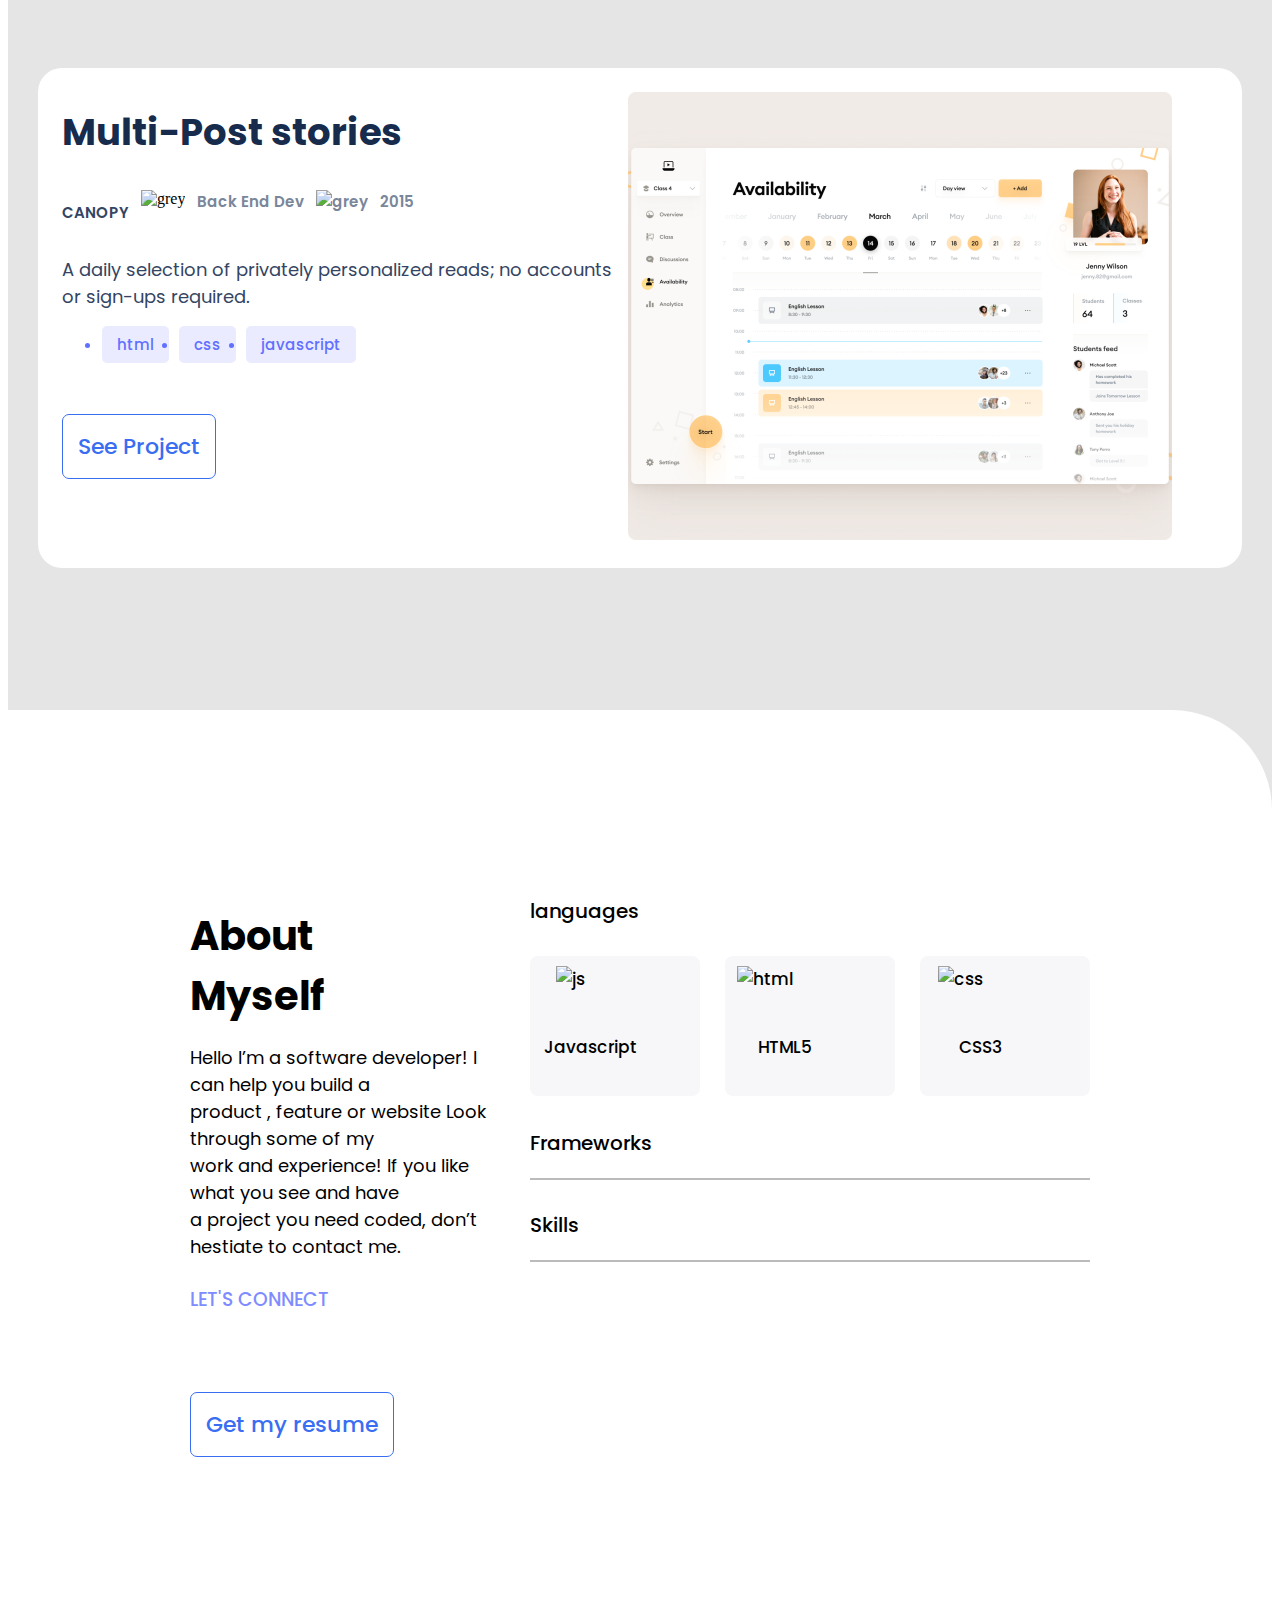
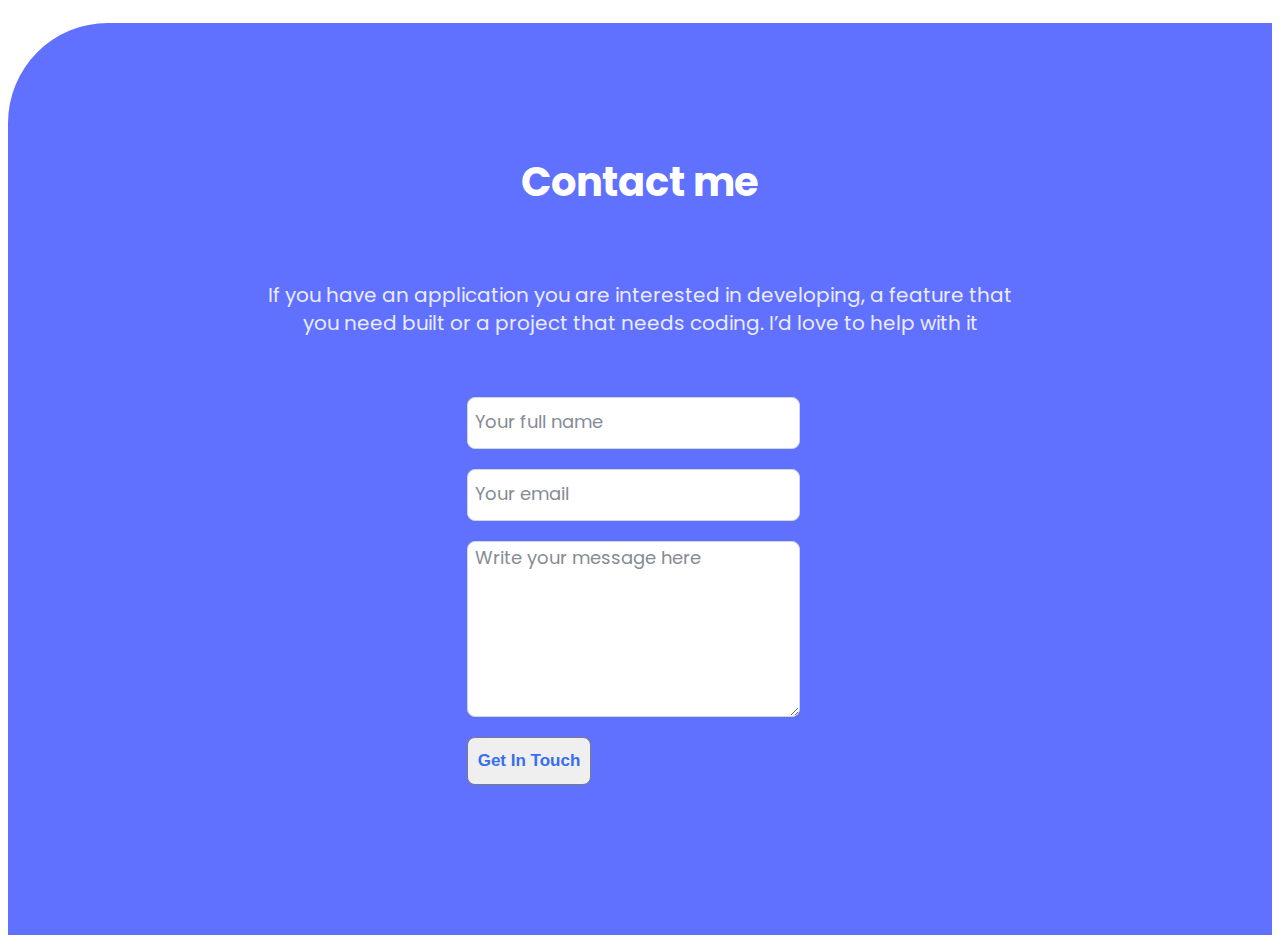
==== commit afd81153: "resolve issue mentioned by the code reviewer" ====
--- a/index.html
+++ b/index.html
@@ -27,15 +27,14 @@
 </head>
 
 <body>
-    <div class="backimg">
+    <div class="backimg" id="backimg">
         <header id="header">
             <nav class="navbar">
                 <h3 class="logo"><a href="#">My Logo</a></h3>
                 <i class="fas fa-bars hamburger" id="hamburger"></i>
-                <i class="fas fa-times" id="fa-times"></i>
                 <div class="links">
                     <a href="#">Portfolio</a>
-                    <a href="#" id="about">About</a>
+                    <a href="#" id="about1">About</a>
                     <a href="#">Contact</a>
                 </div>
             </nav>
@@ -57,19 +56,78 @@
                 </div>
             </div>
         </header>
+    </div>
+    <div class="overlay">
         <div id="mobile_menu">
+            <i class="fas fa-times" id="fa-times"></i>
             <ul class="mobile_items">
-                <li><a href="#" class="mobile_menu_items">Portfolio</a></li>
-                <li> <a href="#" id="about" class="mobile_menu_items">About</a></li>
-                <li><a href="#" class="mobile_menu_items">Contact</a></li>
+                <li><a href="#portfolio" class="mobile_menu_items">Portfolio</a></li>
+                <li><a href="#about-me" class="mobile_menu_items">About</a></li>
+                <li><a href="#contact" class="mobile_menu_items">Contact</a></li>
             </ul>
         </div>
     </div>
     <div class="greydiv"></div>
     <div class="main">
+        <div class="main_container" id="portfolio">
+            <section class="card">
+                <div><img class="image_container" alt="Snapshoot_Portfolio1" src="img/Snapshoot_Portfolio1.png"></div>
+                <div class="right_card">
+                    <div class="project_highlight">
+                        <h2 class="Tonic">Tonic</h2>
+                        <div class="project_details">
+                            <h3 class="canopy">CANOPY</h3>
+                            <div><img class="grey_circle" alt="grey" src="img/circle.png"></div>
+                            <div class="grey_text">Back End Dev<img class="grey_circle" alt="grey"
+                                    src="img/circle.png">2015
+                            </div>
+                        </div>
+                        <h3 class="project_text">A daily selection of privately personalized reads; no accounts or
+                            sign-ups
+                            required.</h3>
+                    </div>
+                    <ul class="languages">
+                        <li class="html_button">html</li>
+                        <li class="css_button">css</li>
+                        <li class="js_button">javascript</li>
+                    </ul>
+                    <form action="#">
+                        <input type="submit" class="project_button" value="See Project" />
+                    </form>
+                </div>
+            </section>
+        </div>
         <div class="main_container">
             <section class="card">
-                <div><img class="image_container" alt="Snapshoot_Portfolio1" src="img/Snapshoot_Portfolio1.png"></div>
+                <div class="right_card">
+                    <div class="project_highlight">
+                        <h2 class="Tonic">Multi-Post stories</h2>
+                        <div class="project_details">
+                            <h3 class="canopy">CANOPY</h3>
+                            <div><img class="grey_circle" alt="grey" src="img/circle.png"></div>
+                            <div class="grey_text">Back End Dev<img class="grey_circle" alt="grey"
+                                    src="img/circle.png">2015
+                            </div>
+                        </div>
+                        <h3 class="project_text">A daily selection of privately personalized reads; no accounts or
+                            sign-ups
+                            required.</h3>
+                    </div>
+                    <ul class="languages">
+                        <li class="html_button">html</li>
+                        <li class="css_button">css</li>
+                        <li class="js_button">javascript</li>
+                    </ul>
+                    <form action="#">
+                        <input type="submit" class="project_button" value="See Project" />
+                    </form>
+                </div>
+                <div><img class="image_container" alt="Snapshoot_Portfolio2" src="img/Snapshoot_Portfolio2.png"></div>
+            </section>
+        </div>
+        <div class="main_container">
+            <section class="card">
+                <div><img class="image_container" alt="Snapshoot_Portfolio3" src="img/Snapshoot_Portfolio3.png"></div>
                 <div class="right_card">
                     <div class="project_highlight">
                         <h2 class="Tonic">Tonic</h2>
@@ -99,62 +157,6 @@
             <section class="card">
                 <div class="right_card">
                     <div class="project_highlight">
-                        <h2 class="Tonic">Multi-Post stories</h2>
-                        <div class="project_details">
-                            <h3 class="canopy">CANOPY</h3>
-                            <div><img class="grey_circle" alt="grey" src="img/circle.png"></div>
-                            <div class="grey_text">Back End Dev<img class="grey_circle" alt="grey"
-                                    src="img/circle.png">2015
-                            </div>
-                        </div>
-                        <h3 class="project_text">A daily selection of privately personalized reads; no accounts or
-                            sign-ups
-                            required.</h3>
-                    </div>
-                    <ul class="languages">
-                        <li class="html_button">html</li>
-                        <li class="css_button">css</li>
-                        <li class="js_button">javascript</li>
-                    </ul>
-                    <form action="#">
-                        <input type="submit" class="project_button" value="See Project" />
-                    </form>
-                </div>
-                <div><img class="image_container" alt="Snapshoot_Portfolio2" src="img/Snapshoot_Portfolio2.png"></div>
-            </section>
-        </div>
-        <div class="main_container">
-            <section class="card">
-                <div><img class="image_container" alt="Snapshoot_Portfolio3" src="img/Snapshoot_Portfolio3.png"></div>
-                <div class="right_card">
-                    <div class="project_highlight">
-                        <h2 class="Tonic">Tonic</h2>
-                        <div class="project_details">
-                            <h3 class="canopy">CANOPY</h3>
-                            <div><img class="grey_circle" alt="grey" src="img/circle.png"></div>
-                            <div class="grey_text">Back End Dev<img class="grey_circle" alt="grey"
-                                    src="img/circle.png">2015
-                            </div>
-                        </div>
-                        <h3 class="project_text">A daily selection of privately personalized reads; no accounts or
-                            sign-ups
-                            required.</h3>
-                    </div>
-                    <ul class="languages">
-                        <li class="html_button">html</li>
-                        <li class="css_button">css</li>
-                        <li class="js_button">javascript</li>
-                    </ul>
-                    <form action="#">
-                        <input type="submit" class="project_button" value="See Project" />
-                    </form>
-                </div>
-            </section>
-        </div>
-        <div class="main_container">
-            <section class="card">
-                <div class="right_card">
-                    <div class="project_highlight">
                         <p class="Tonic">Multi-Post stories</p>
                         <div class="project_details">
                             <h3 class="canopy">CANOPY</h3>
@@ -180,7 +182,7 @@
             </section>
         </div>
         <section class="about">
-            <div class="about_inside">
+            <div class="about_inside" id="about-me">
                 <div class="me">
                     <h2 class="title">About<br> Myself</h2>
                     <h3 class="about_me">Hello I’m a software developer! I can help you build a<br>product , feature or
@@ -221,7 +223,7 @@
             </div>
         </section>
     </div>
-    <div class="main1">
+    <div class="main1" id="contact">
         <div class="main_container1"></div>
         <div class="card1">
             <h2 class="contact-me">Contact me</h2>
@@ -237,7 +239,7 @@
             </form>
         </div>
     </div>
+    <script src="script.js"></script>
 </body>
-<script src="script.js"></script>
 
 </html>--- a/style.css
+++ b/style.css
@@ -31,7 +31,6 @@
   background-image: url("img/background.png");
   background-repeat: no-repeat;
   width: 360px;
-  z-index: -1;
 }
 
 .header-welcome {
@@ -395,21 +394,22 @@
 
 #mobile_menu {
   display: none;
+  top: 0%;
   height: 100vh;
   width: 100%;
-  background-color: #6070ff;
-  margin-top: -127%;
+  background-color: rgba(96, 112, 255, 0.8);
   font-family: Poppins, sans-serif;
   font-style: normal;
   font-weight: 600;
   font-size: 32px;
   line-height: 44px;
   color: #fff;
-  z-index: 1;
+  z-index: 20;
+  position: absolute;
 }
 
 .mobile_items > li {
-margin-top: 30px;
+  margin-top: 30px;
 }
 
 .mobile_items {
@@ -418,4 +418,11 @@
 
 .fa-times {
   display: none;
-}+  left: 0;
+}
+
+#fa-times {
+  right: 0;
+  margin-left: 90%;
+  margin-top: 5%;
+}
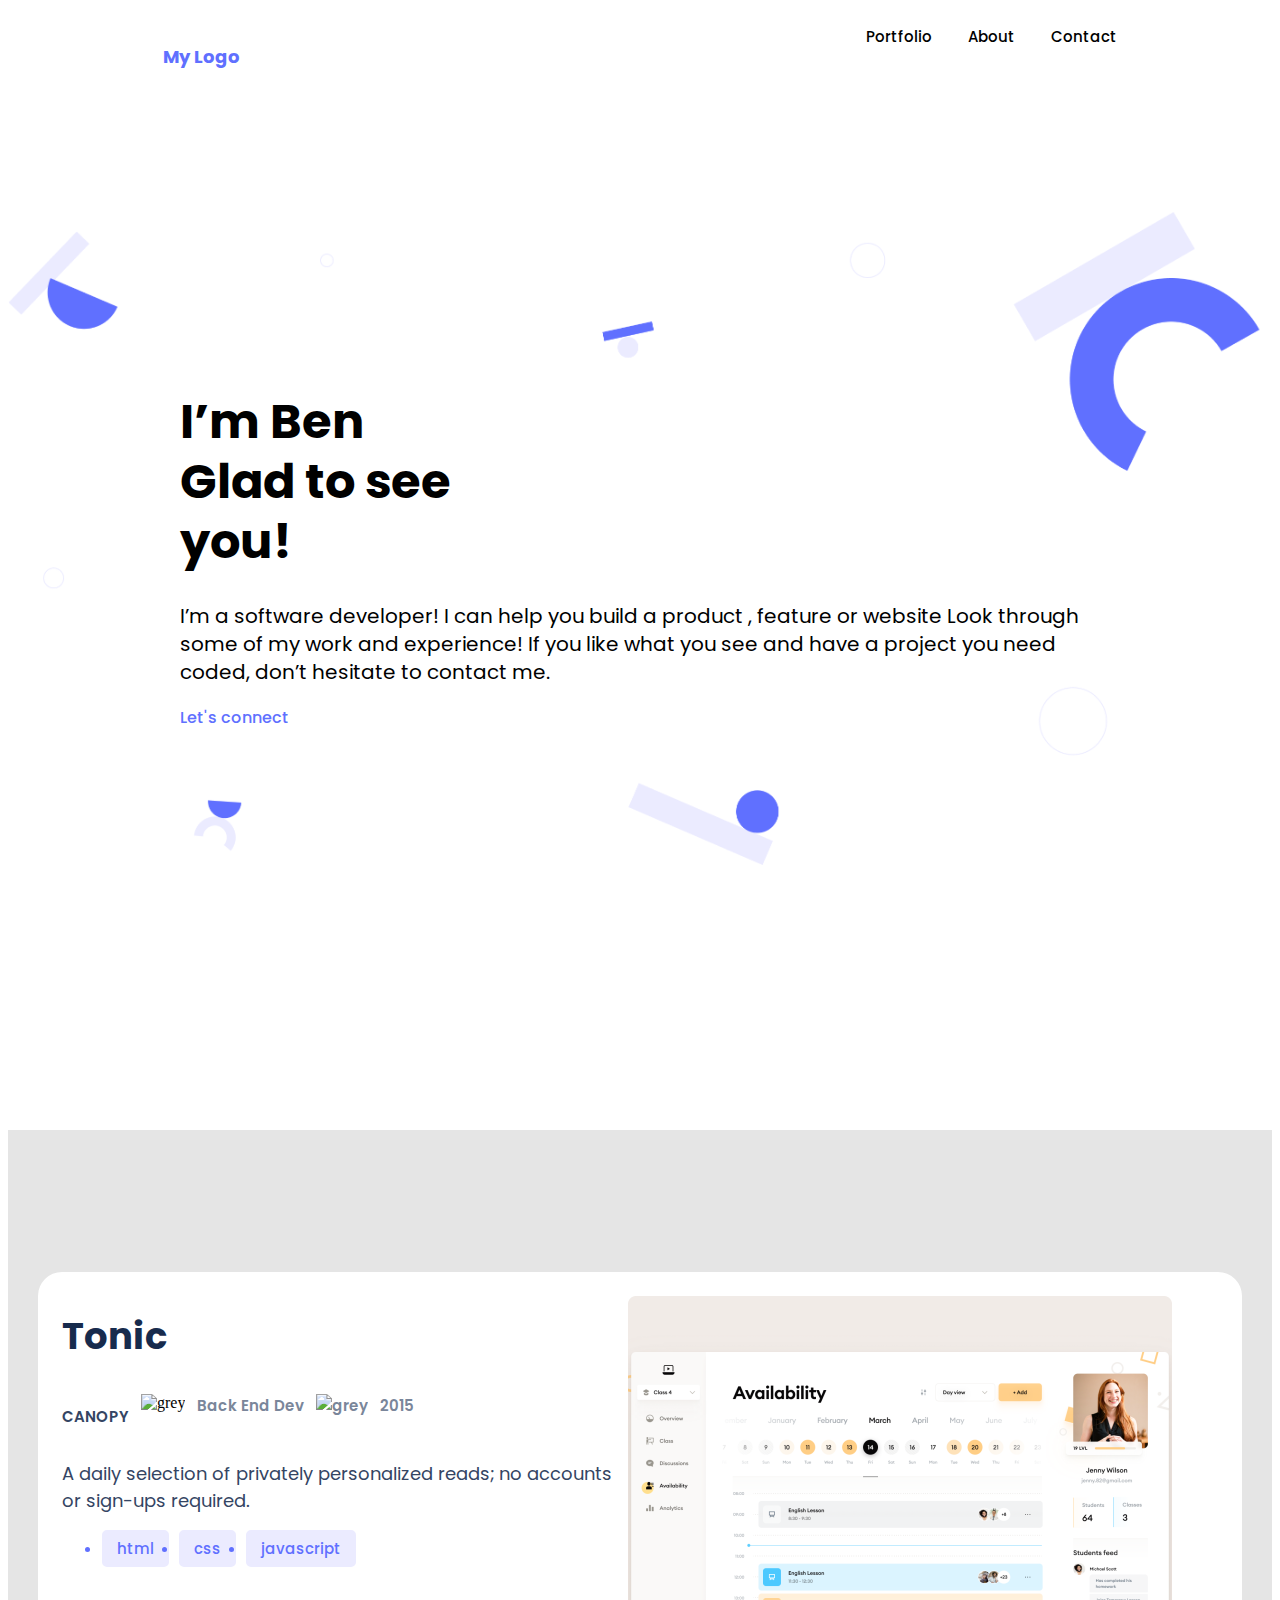
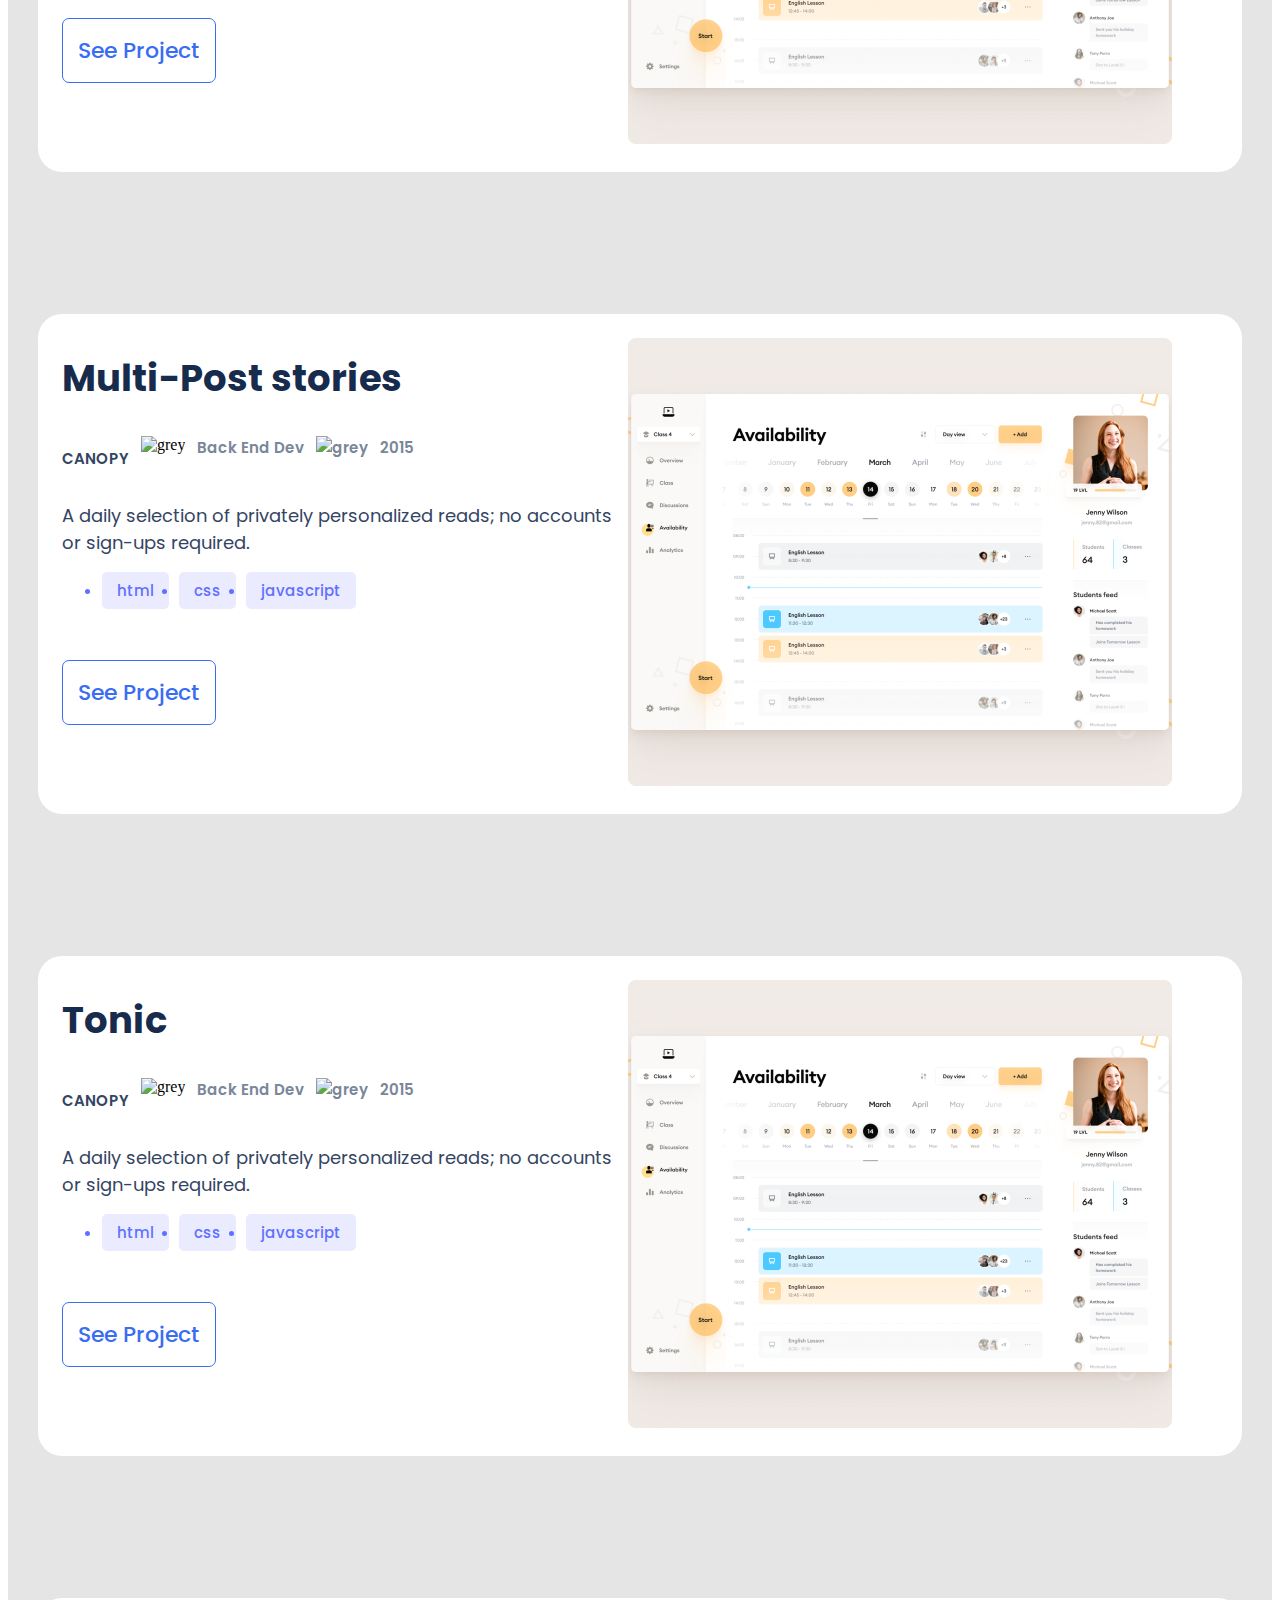
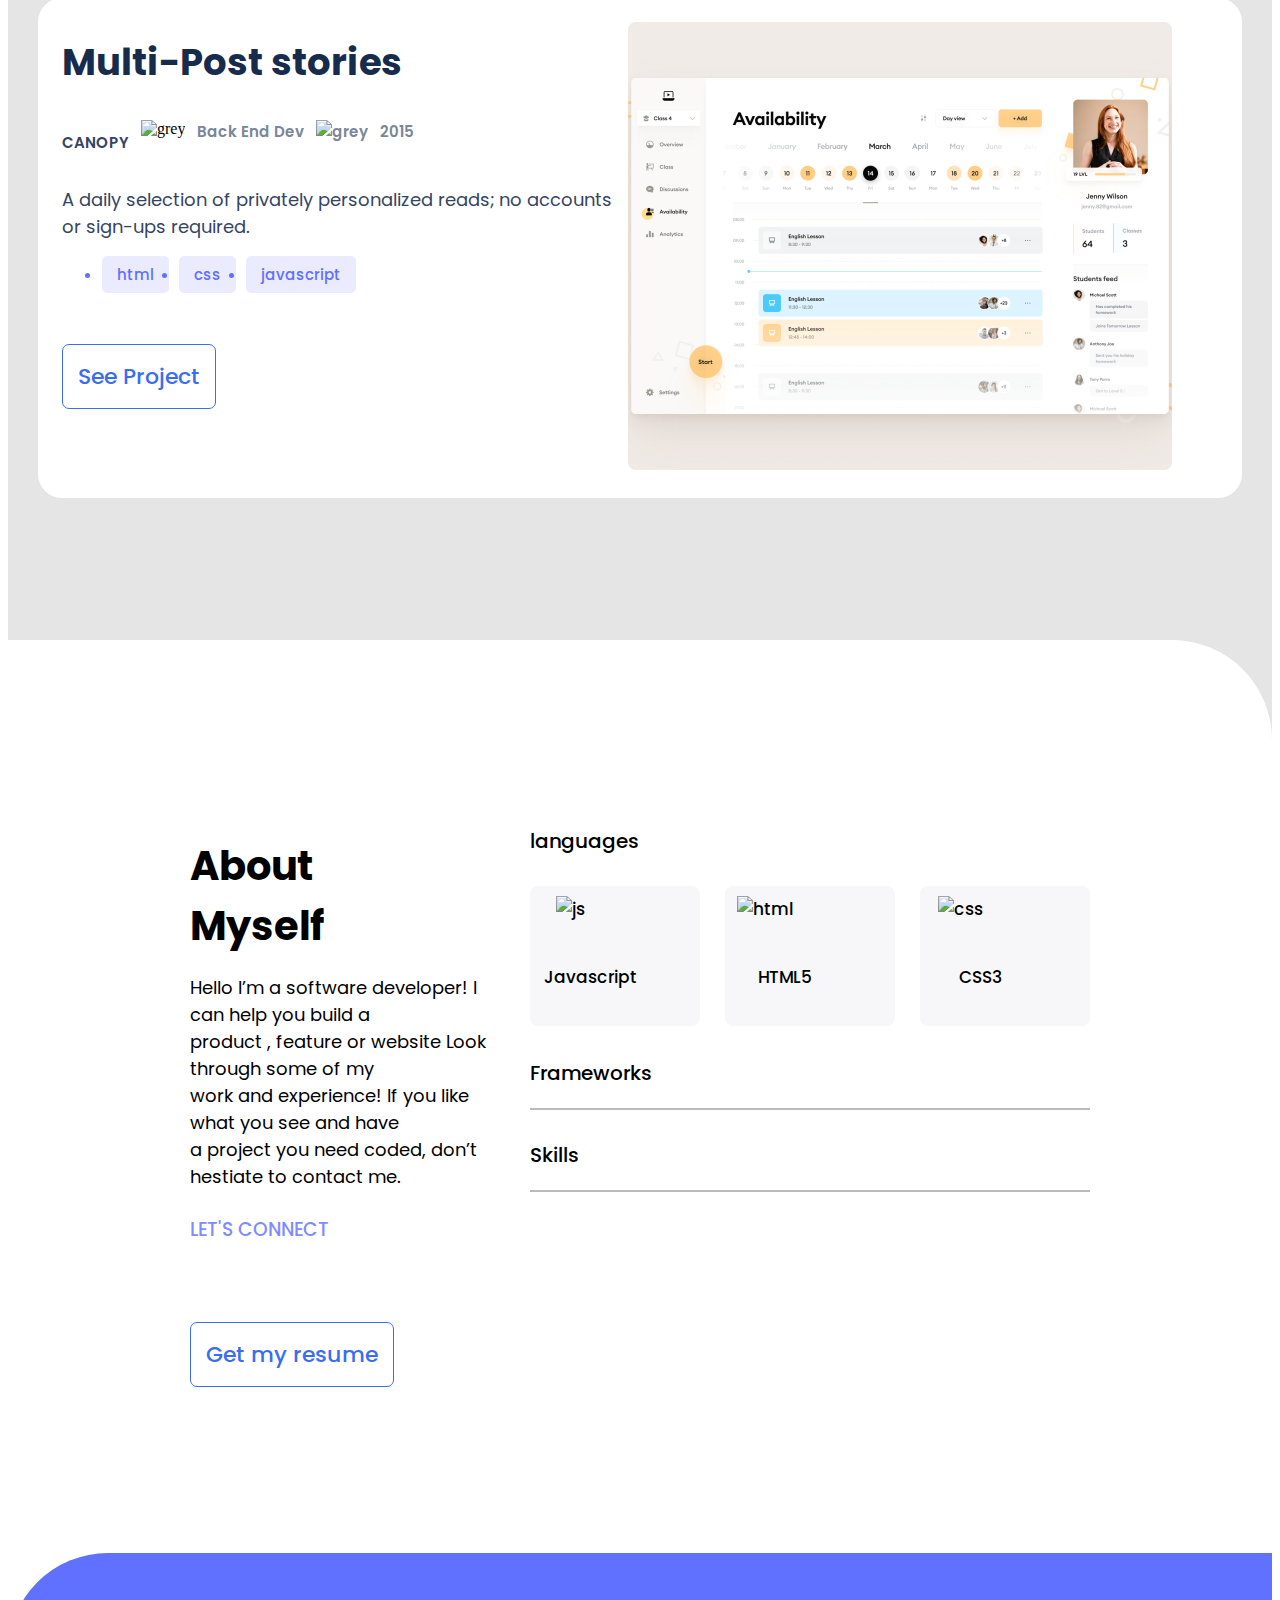
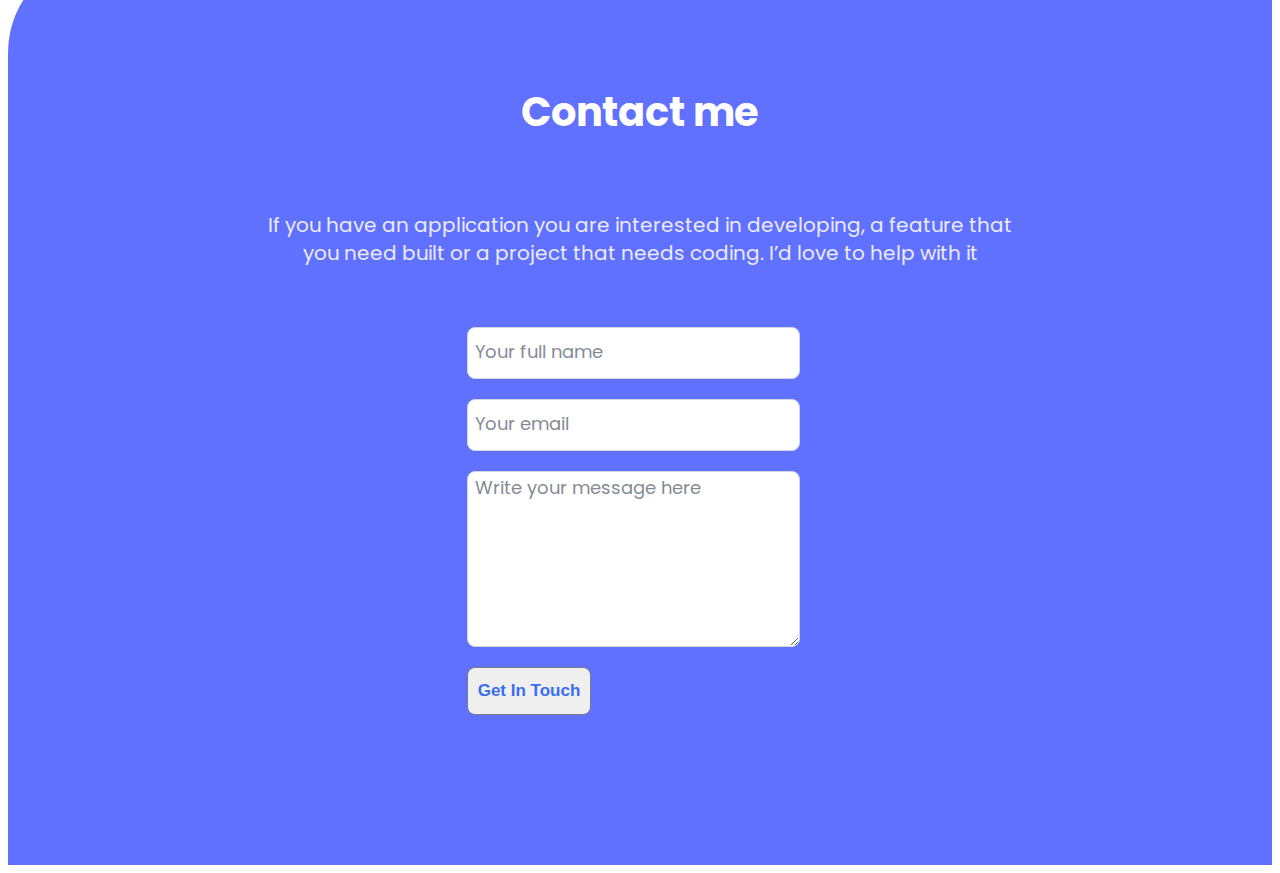
==== commit e03f7908: "add popup Window with javascript" ====
--- a/index.html
+++ b/index.html
@@ -40,7 +40,7 @@
             </nav>
             <div class="headerimg">
                 <div class="whoimi">
-                    <h1 class="header-welcome">I’m Ben<br>Glad to see you!</h1>
+                    <h1 class="header-welcome">I’m Ben<br>Glad to see<br> you!</h1>
                     <h3 class="introduction">I’m a software developer! I can help you build a product , feature or
                         website
                         Look
@@ -48,10 +48,10 @@
                         need<br>coded,
                         don’t hesitate to contact me.</h3>
                     <div class="connect">Let's connect</div>
-                    <div class="contact"><a href="#"><i class="fab fa-twitter fa-lg"></i></a>
-                        <a href="#"><i class="fab fa-linkedin fa-lg"></i></a>
-                        <a href="#"><i class="fab fa-medium fa-lg"></i></a>
-                        <a href="#"><i class="fab fa-github fa-lg"></i></a>
+                    <div class="contact"><a href="#"><i class="fab fa-twitter fa-lg fab2"></i></a>
+                        <a href="#"><i class="fab fa-linkedin fa-lg fab2"></i></a>
+                        <a href="#"><i class="fab fa-medium fa-lg fab2"></i></a>
+                        <a href="#"><i class="fab fa-github fa-lg fab2"></i></a>
                     </div>
                 </div>
             </div>
@@ -69,7 +69,7 @@
     </div>
     <div class="greydiv"></div>
     <div class="main">
-        <div class="main_container" id="portfolio">
+        <!-- <div class="main_container" id="portfolio">
             <section class="card">
                 <div><img class="image_container" alt="Snapshoot_Portfolio1" src="img/Snapshoot_Portfolio1.png"></div>
                 <div class="right_card">
@@ -180,7 +180,44 @@
                 </div>
                 <div><img class="image_container" alt="Snapshoot_Portfolio4" src="img/Snapshoot_Portfolio4.png"></div>
             </section>
-        </div>
+        </div> -->
+        <div class="main_container">
+            
+        </div>
+
+        <!--Popup Window Start-->
+        <div class="popup_container">
+            <div class="popup_title_close d-flex">
+                <h1 class="popup_title">Tonic</h1>
+                <i class="fas fa-times fa-lg" id="close_icon"></i>
+            </div>
+            <div class="project_details popup_project_details">
+                <h3 class="canopy">CANOPY</h3>
+                <div><img class="grey_circle" alt="grey" src="img/circle.png"></div>
+                <div class="grey_text">Back End Dev<img class="grey_circle" alt="grey" src="img/circle.png">2015
+                </div>
+            </div>
+            <div class="popup_image"><img class="image_container" alt="Snapshoot_Portfolio3" src="img/Snapshoot_Portfolio3.png"></div>
+            <p class="popup_text">Lorem Ipsum is simply dummy text of the printing and typesetting industry. Lorem Ipsum has been the
+                industry's standard dummy text ever since the 1500s, when an unknown printer took a galley of type and
+                scrambled it to make a type specimen book. It has survived not only five centuries, but also the leap
+                into electronic typesetting, remaining essent.
+            </p>
+            <ul class="languages popup_languages">
+                <li class="html_button">html</li>
+                <li class="css_button">css</li>
+                <li class="js_button">javascript</li>
+            </ul>
+            <div class="d-flex buttons_popup">
+                <div class="project_button cursor_pointer d-flex">
+                    <p class="button_styling">See Source</p><i class="fab fa-github fa-x2" id="github_icon"></i> 
+                </div>
+                <div class="project_button cursor_pointer d-flex">
+                    <p class="button_styling">See Live</p><img src="img/iconArrow.svg" id="iconArrow">
+                </div>
+            </div>
+        </div>
+        <!--Popup Window End-->
         <section class="about">
             <div class="about_inside" id="about-me">
                 <div class="me">
@@ -191,10 +228,10 @@
                         you need coded,
                         don’t hestiate to contact me.</h3>
                     <h3 class="lets">LET'S CONNECT</h3>
-                    <div class="contact"><i class="fab fa-twitter fa-lg"></i>
-                        <i class="fab fa-linkedin fa-lg"></i>
-                        <i class="fab fa-medium fa-lg"></i>
-                        <i class="fab fa-github fa-lg"></i>
+                    <div class="contact"><i class="fab fa-twitter fa-lg fab2"></i>
+                        <i class="fab fa-linkedin fa-lg fab2"></i>
+                        <i class="fab fa-medium fa-lg fab2"></i>
+                        <i class="fab fa-github fa-lg fab2"></i>
                     </div>
                     <form action="#">
                         <input type="submit" class="project_button" value="Get my resume" />
--- a/desktop.css
+++ b/desktop.css
@@ -1,4 +1,8 @@
 .hamburger {
+  display: none;
+}
+
+.overlay {
   display: none;
 }
 
@@ -22,7 +26,7 @@
   margin-right: 155px;
 }
 
-#about {
+#about1 {
   margin: 0 32px 0 32px;
 }
 
@@ -442,4 +446,10 @@
 
 .fa-times {
   display: none;
-}+}
+
+.popup_container {
+  display: none;
+  background-color: #fff;
+  border-radius: 16px;
+}
--- a/style.css
+++ b/style.css
@@ -1,3 +1,7 @@
+body {
+  overflow-x: hidden;
+}
+
 .logo {
   color: #6070ff;
   font-size: 18px;
@@ -30,7 +34,7 @@
 .backimg {
   background-image: url("img/background.png");
   background-repeat: no-repeat;
-  width: 360px;
+  width: auto;
 }
 
 .header-welcome {
@@ -41,7 +45,7 @@
   font-size: 40px;
   line-height: 52px;
   display: flex;
-  width: 327px;
+  width: auto;
   height: 150px;
   left: 24px;
   top: 114px;
@@ -191,6 +195,7 @@
   font-weight: 500;
   font-size: 22px;
   text-decoration: none;
+  margin-bottom: 20px;
 }
 
 .project_button:hover {
@@ -224,7 +229,7 @@
   font-weight: 500;
 }
 
-.fab {
+.fab2 {
   color: gray;
   margin: 10px 5px 20px 5px;
 }
@@ -416,13 +421,89 @@
   padding: 50px;
 }
 
-.fa-times {
-  display: none;
-  left: 0;
-}
-
 #fa-times {
   right: 0;
   margin-left: 90%;
   margin-top: 5%;
-}
+  display: none;
+  left: 0;
+}
+
+.popup_container {
+  display: none;
+  height: 100vh;
+  background-color: #fff;
+  border-radius: 16px;
+}
+
+.d-flex {
+  display: flex;
+}
+
+.popup_title_close {
+  justify-content: space-between;
+  margin: 0 20px;
+  margin-top: 20px;
+}
+
+#close_icon {
+  margin-top: 15px;
+}
+
+.buttons_popup {
+  justify-content: space-around;
+}
+
+.cursor_pointer {
+  cursor: pointer;
+}
+
+.button_styling {
+  margin-top: 5px;
+  font-size: 15px;
+}
+
+#iconArrow {
+  height: 20px;
+  margin-top: 5px;
+  margin-left: 5px;
+}
+
+#github_icon {
+  margin-left: 5px;
+  margin-top: 5px;
+}
+
+.popup_text {
+  font-family: Poppins, sans-serif;
+  font-style: normal;
+  font-weight: normal;
+  font-size: 15px;
+  line-height: 24px;
+  margin: 12px 16px;
+}
+
+.popup_languages {
+  margin: 0 16px;
+}
+
+.popup_image {
+  margin: 0 16px;
+  display: flex;
+  justify-content: center;
+}
+
+.popup_title {
+  font-family: Poppins, sans-serif;
+  font-style: normal;
+  font-weight: bold;
+  font-size: 32px;
+  line-height: 44px;
+  color: #172b4d;
+}
+
+.popup_project_details {
+  margin: 15px 16px;
+  display: flex;
+  justify-content: space-evenly;
+}
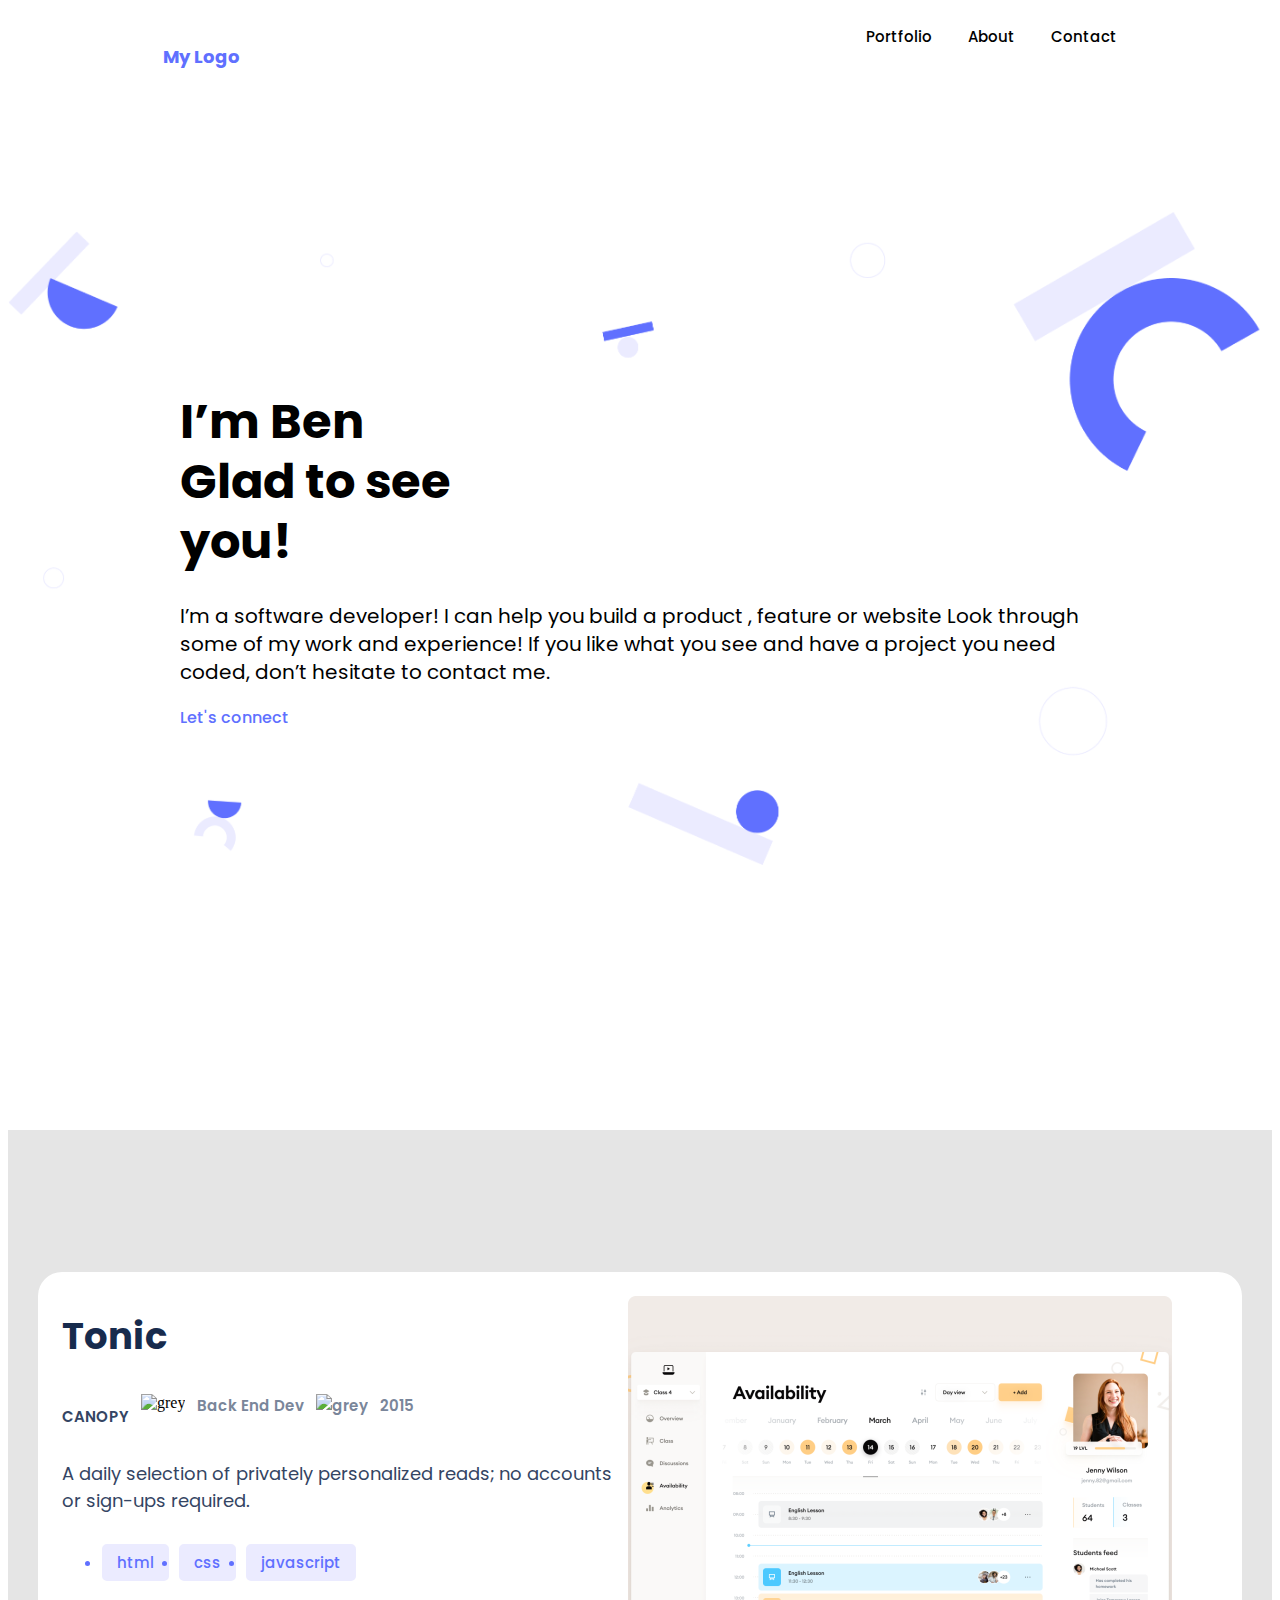
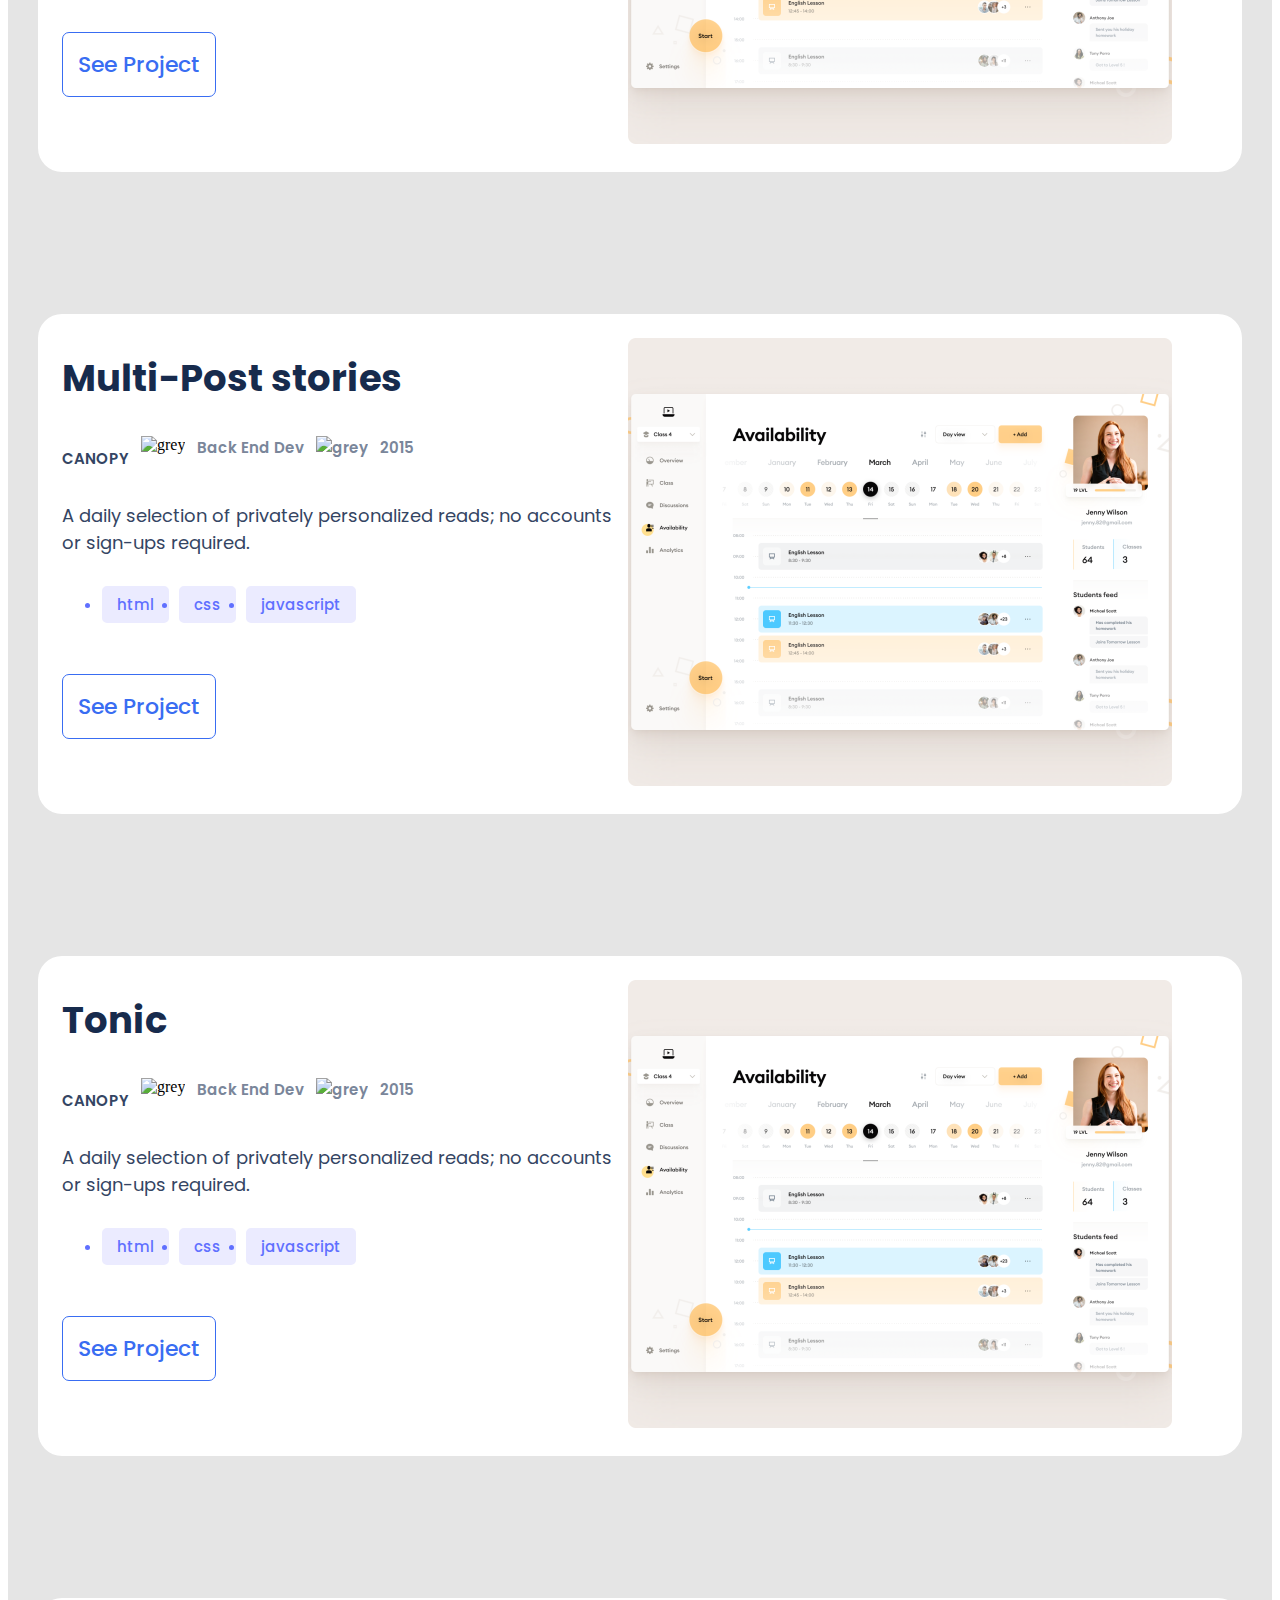
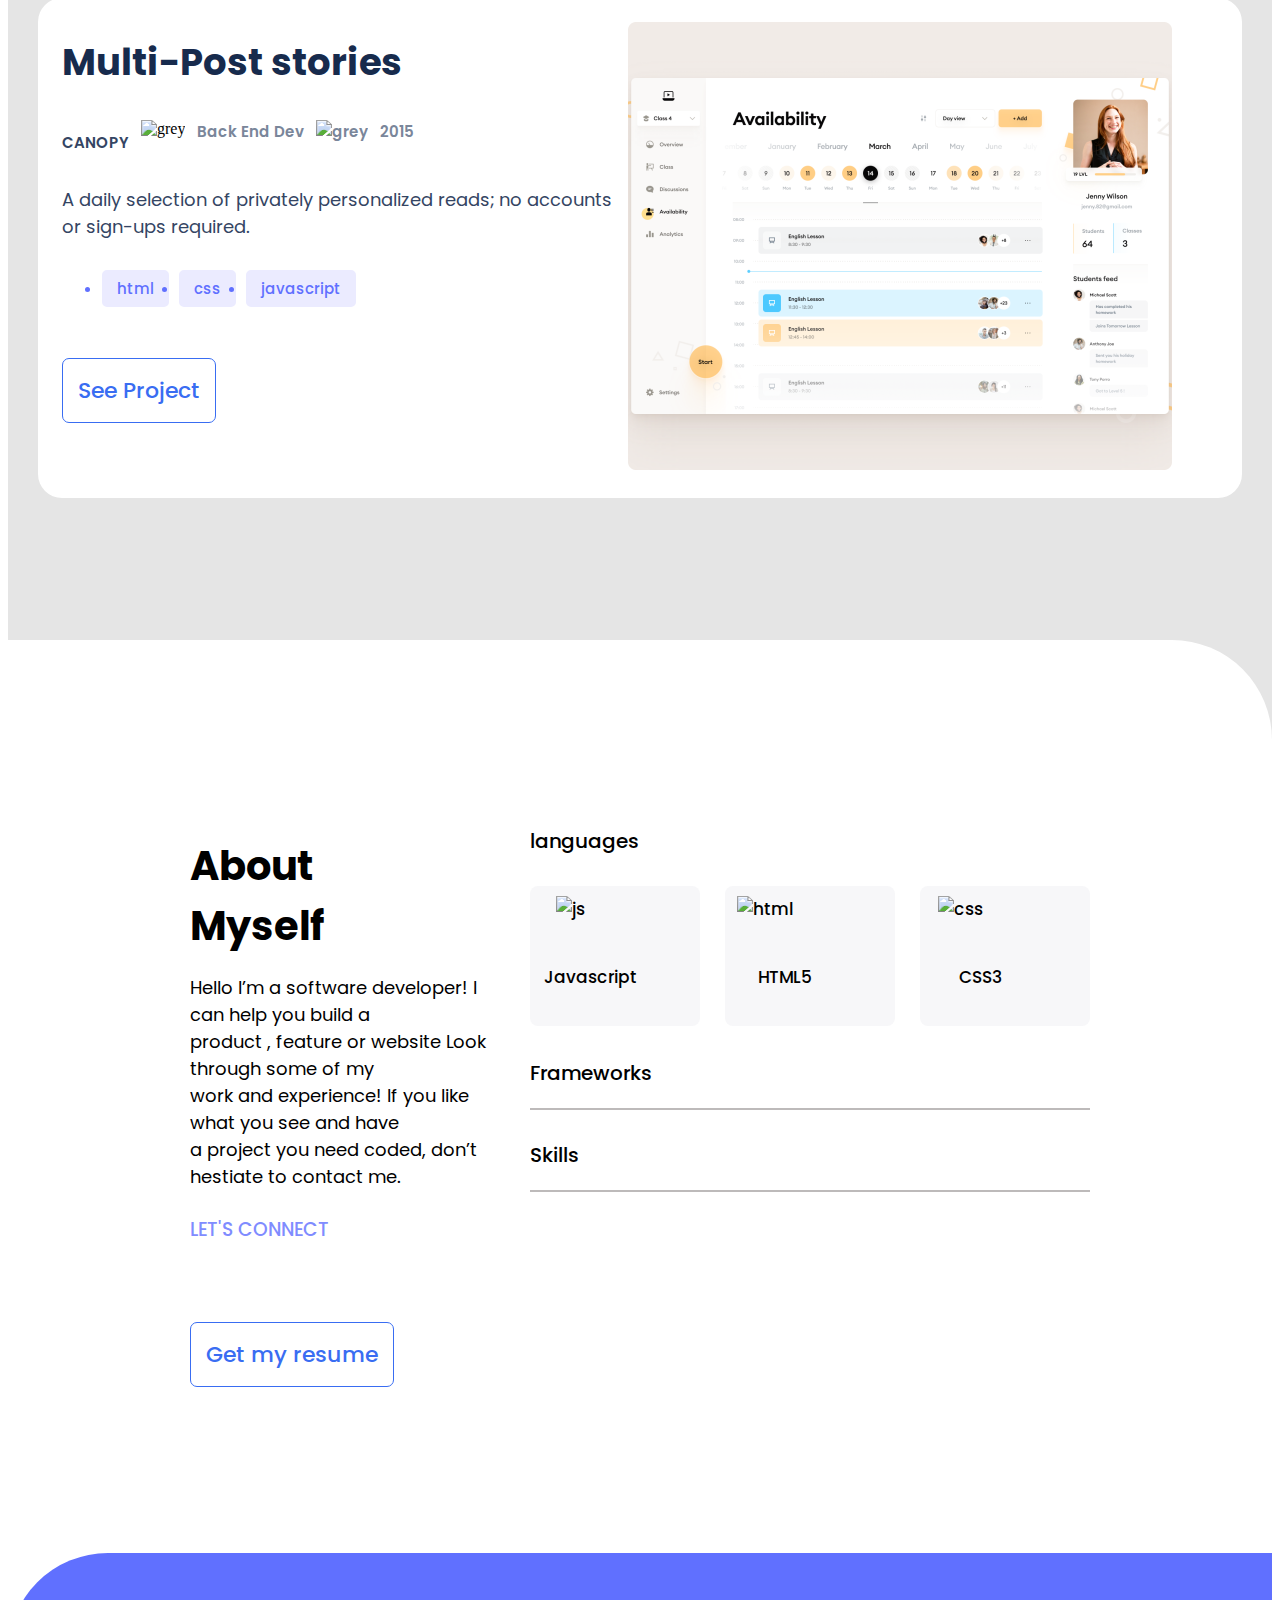
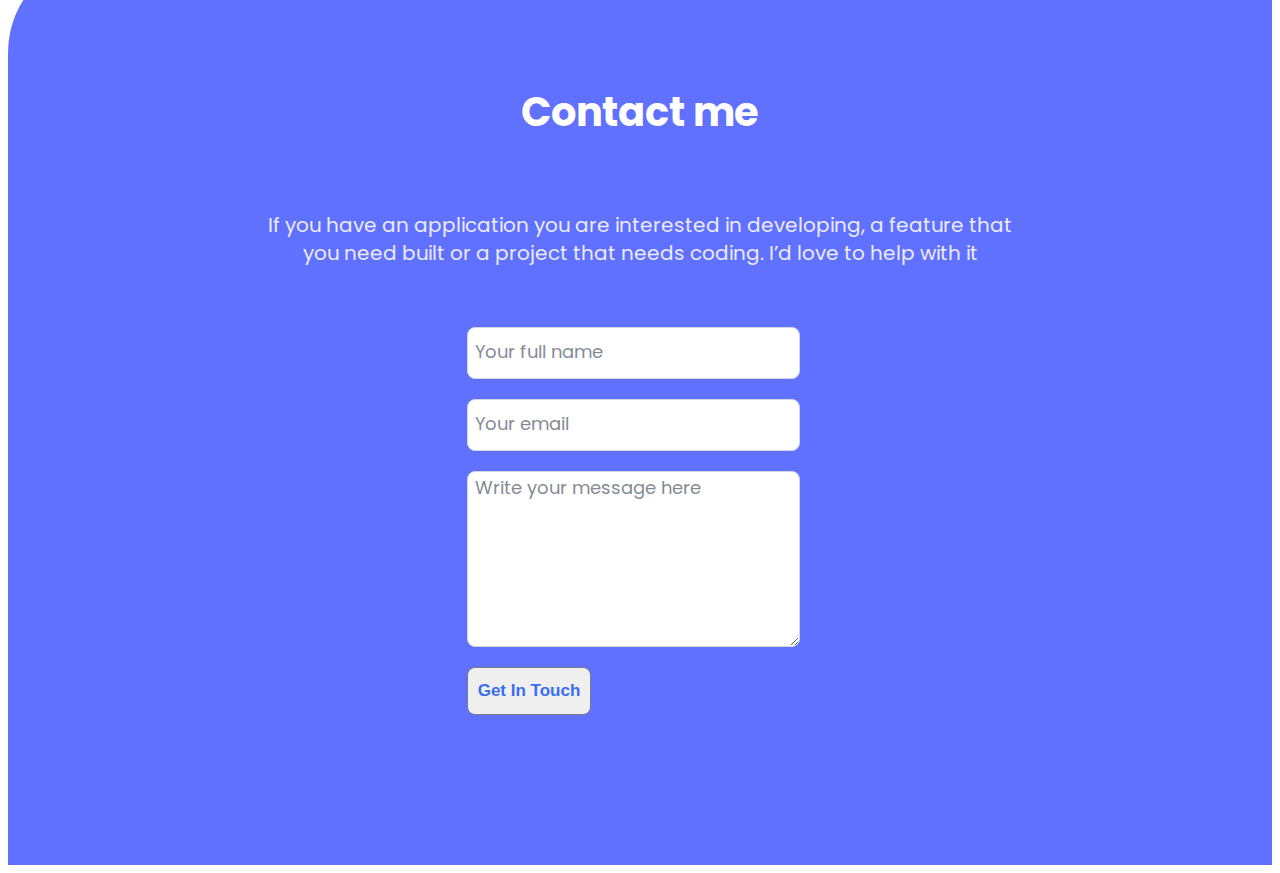
==== commit 9c5ed6fb: "set up popup window on desktop version" ====
--- a/index.html
+++ b/index.html
@@ -181,43 +181,63 @@
                 <div><img class="image_container" alt="Snapshoot_Portfolio4" src="img/Snapshoot_Portfolio4.png"></div>
             </section>
         </div> -->
-        <div class="main_container">
-            
-        </div>
+        <div class="main_container"></div>
 
         <!--Popup Window Start-->
         <div class="popup_container">
-            <div class="popup_title_close d-flex">
-                <h1 class="popup_title">Tonic</h1>
-                <i class="fas fa-times fa-lg" id="close_icon"></i>
+            <div class="popup-wrapper">
+                <div class="popup_title_close d-flex">
+                    <h1 class="popup_title">Tonic</h1>
+                    <i class="fas fa-times fa-lg" id="close_icon"></i>
+                </div>
+                <div class="project_details popup_project_details">
+                    <h3 class="canopy">CANOPY</h3>
+                    <div><img class="grey_circle" alt="grey" src="img/circle.png"></div>
+                    <div class="grey_text">Back End Dev<img class="grey_circle" alt="grey" src="img/circle.png">2015
+                    </div>
+                </div>
+                <div class="popup_image">
+                    <img class="popup-img" alt="Snapshoot_Portfolio3" src="img/Snapshoot_Portfolio3.png">
+                </div>
+                <div class="desktop-flex">
+                    <div>
+                        <p class="popup_text">Lorem Ipsum is simply dummy text of the printing and typesetting industry.
+                            Lorem Ipsum has been the
+                            industry's standard dummy text ever since the 1500s, when an unknown printer took a galley
+                            of
+                            type and
+                            scrambled it to make a type specimen book. It has survived not only five centuries, but also
+                            the
+                            leap
+                            into electronic typesetting, remaining essent.
+                        </p>
+                    </div>
+                    <div>
+                        <ul class="languages popup_languages">
+                            <li class="html_button popup_langs" id="html">html</li>
+                            <li class="css_button popup_langs" id="css">css</li>
+                            <li class="js_button popup_langs" id="js">javascript</li>
+                            <li class="html_button popup_langs mobile_deny" id="github">Github</li>
+                            <li class="css_button popup_langs mobile_deny" id="ruby">Ruby</li>
+                            <li class="js_button popup_langs mobile_deny" id="bootstrap">Bootstrap</li>
+                        </ul>
+                        <div class="border_bottom"></div>
+                        <div class="d-flex buttons_popup">
+                            <div class="project_button cursor_pointer d-flex">
+                                <p class="button_styling"><a href="https://github.com/Goldinium/Portfolio_works">See
+                                        Source<i class="fab fa-github fa-x2" id="github_icon"></i></a></p>
+                            </div>
+                            <div class="project_button cursor_pointer d-flex">
+                                <p class="button_styling"><a href="https://goldinium.github.io/Portfolio_works/">See
+                                        Live<img src="img/iconArrow.svg" id="iconArrow"></a></p>
+                            </div>
+                        </div>
+                    </div>
+                </div>
             </div>
-            <div class="project_details popup_project_details">
-                <h3 class="canopy">CANOPY</h3>
-                <div><img class="grey_circle" alt="grey" src="img/circle.png"></div>
-                <div class="grey_text">Back End Dev<img class="grey_circle" alt="grey" src="img/circle.png">2015
-                </div>
-            </div>
-            <div class="popup_image"><img class="image_container" alt="Snapshoot_Portfolio3" src="img/Snapshoot_Portfolio3.png"></div>
-            <p class="popup_text">Lorem Ipsum is simply dummy text of the printing and typesetting industry. Lorem Ipsum has been the
-                industry's standard dummy text ever since the 1500s, when an unknown printer took a galley of type and
-                scrambled it to make a type specimen book. It has survived not only five centuries, but also the leap
-                into electronic typesetting, remaining essent.
-            </p>
-            <ul class="languages popup_languages">
-                <li class="html_button">html</li>
-                <li class="css_button">css</li>
-                <li class="js_button">javascript</li>
-            </ul>
-            <div class="d-flex buttons_popup">
-                <div class="project_button cursor_pointer d-flex">
-                    <p class="button_styling">See Source</p><i class="fab fa-github fa-x2" id="github_icon"></i> 
-                </div>
-                <div class="project_button cursor_pointer d-flex">
-                    <p class="button_styling">See Live</p><img src="img/iconArrow.svg" id="iconArrow">
-                </div>
-            </div>
         </div>
         <!--Popup Window End-->
+
         <section class="about">
             <div class="about_inside" id="about-me">
                 <div class="me">
--- a/desktop.css
+++ b/desktop.css
@@ -160,6 +160,7 @@
 
 .languages {
   display: flex;
+  margin-top: 30px;
 }
 
 .html_button {
@@ -444,12 +445,133 @@
   padding-left: 5px;
 }
 
-.fa-times {
-  display: none;
-}
-
 .popup_container {
   display: none;
+  width: 100%;
+  height: 100%;
+  position: fixed;
+  top: 0%;
+  left: 0%;
+  z-index: 3;
+}
+
+.popup-wrapper {
+  height: 70%;
   background-color: #fff;
   border-radius: 16px;
-}
+  margin: 10% 20%;
+  border: goldenrod 3px solid;
+}
+
+.d-flex {
+  display: flex;
+}
+
+.popup_title_close {
+  justify-content: space-between;
+  margin: 0 20px;
+  margin-top: 20px;
+}
+
+#close_icon {
+  margin-top: 15px;
+}
+
+.buttons_popup {
+  justify-content: space-around;
+  margin-top: -15px;
+}
+
+.cursor_pointer {
+  cursor: pointer;
+}
+
+.button_styling {
+  margin-top: 0;
+  font-size: 15px;
+  height: 20px;
+}
+
+#iconArrow {
+  height: 15px;
+  margin-left: 5px;
+}
+
+#github_icon {
+  margin-left: 5px;
+  margin-top: -5px;
+}
+
+.popup_text {
+  font-family: Poppins, sans-serif;
+  font-style: normal;
+  font-weight: normal;
+  font-size: 13px;
+  line-height: 24px;
+  margin: 12px 16px;
+}
+
+.popup_languages {
+  margin: 0 16px;
+  display: grid;
+  grid-template-columns: 20% 20% 20%;
+  gap: 10px;
+  margin-right: -100px;
+  margin-top: 20px;
+}
+
+.popup_image {
+  margin: 0 16px;
+  display: flex;
+  justify-content: center;
+  width: 96%;
+  height: 50%;
+}
+
+.popup-img {
+  object-fit: cover;
+  width: 100%;
+  border-radius: 10px;
+}
+
+.popup_title {
+  font-family: Poppins, sans-serif;
+  font-style: normal;
+  font-weight: bold;
+  font-size: 32px;
+  line-height: 44px;
+  color: #172b4d;
+}
+
+.popup_project_details {
+  margin: 15px 16px;
+  display: flex;
+  justify-content: flex-start;
+}
+
+.popup_langs {
+  margin-right: 10px;
+}
+
+#bootstrap {
+  padding-right: 85px;
+}
+
+#js {
+  padding-right: 85px;
+}
+
+#ruby {
+  padding-right: 35px;
+}
+
+.desktop-flex {
+  display: flex;
+}
+
+.border_bottom {
+  border-bottom: solid #e5e5e5 1px;
+  width: 90%;
+  margin-left: 10px;
+  margin-top: 20px;
+}
--- a/style.css
+++ b/style.css
@@ -431,9 +431,19 @@
 
 .popup_container {
   display: none;
-  height: 100vh;
+  width: 100%;
+  height: 100%;
+  position: fixed;
+  top: 0%;
+  left: 0%;
+  z-index: 3;
+}
+
+.popup-wrapper {
+  height: 92%;
   background-color: #fff;
   border-radius: 16px;
+  margin: 0 20px 0 12px;
 }
 
 .d-flex {
@@ -452,6 +462,7 @@
 
 .buttons_popup {
   justify-content: space-around;
+  margin-top: -15px;
 }
 
 .cursor_pointer {
@@ -459,26 +470,24 @@
 }
 
 .button_styling {
-  margin-top: 5px;
+  margin-top: 0;
   font-size: 15px;
 }
 
 #iconArrow {
-  height: 20px;
-  margin-top: 5px;
+  height: 15px;
   margin-left: 5px;
 }
 
 #github_icon {
   margin-left: 5px;
-  margin-top: 5px;
 }
 
 .popup_text {
   font-family: Poppins, sans-serif;
   font-style: normal;
   font-weight: normal;
-  font-size: 15px;
+  font-size: 13px;
   line-height: 24px;
   margin: 12px 16px;
 }
@@ -491,6 +500,13 @@
   margin: 0 16px;
   display: flex;
   justify-content: center;
+  width: 90%;
+  height: 30%;
+}
+
+.popup-img {
+  object-fit: cover;
+  width: 100%;
 }
 
 .popup_title {
@@ -507,3 +523,11 @@
   display: flex;
   justify-content: space-evenly;
 }
+
+.mobile_deny {
+  display: none;
+}
+
+.border_bottom {
+  display: none;
+}
